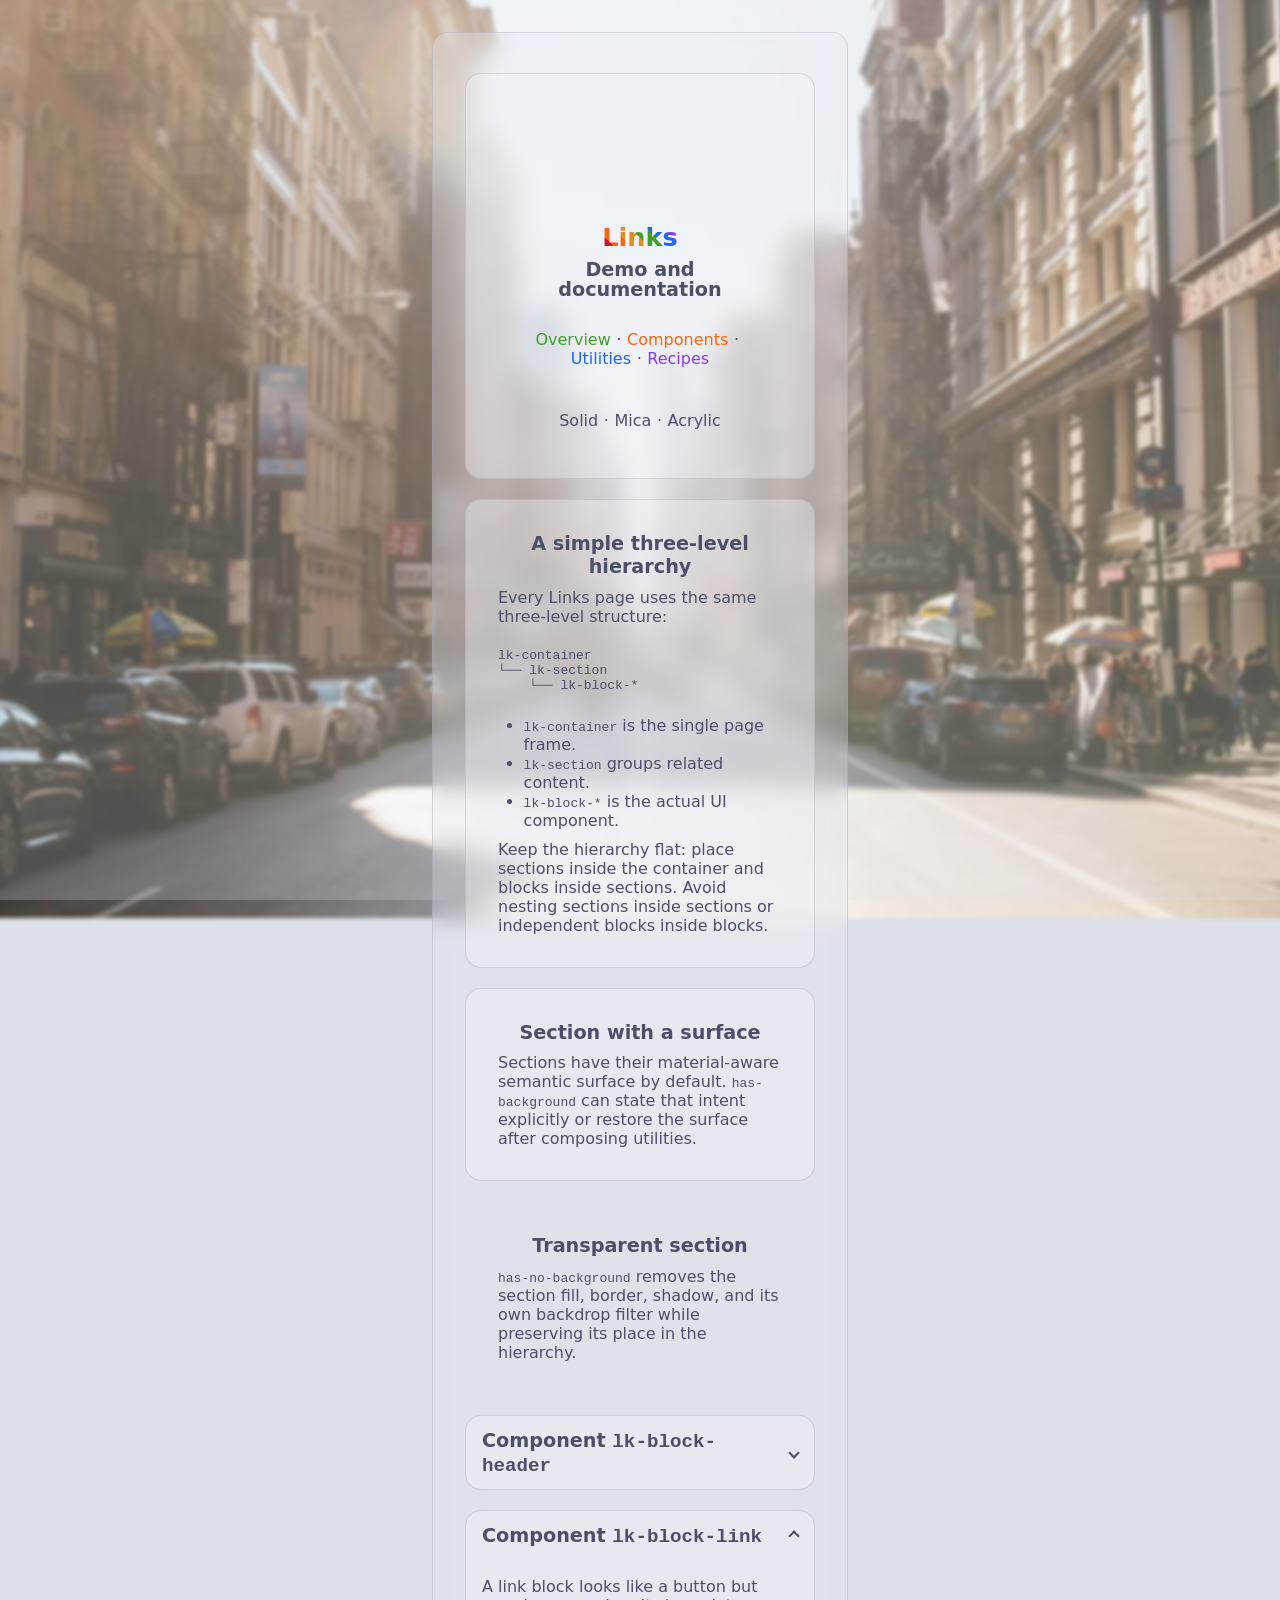
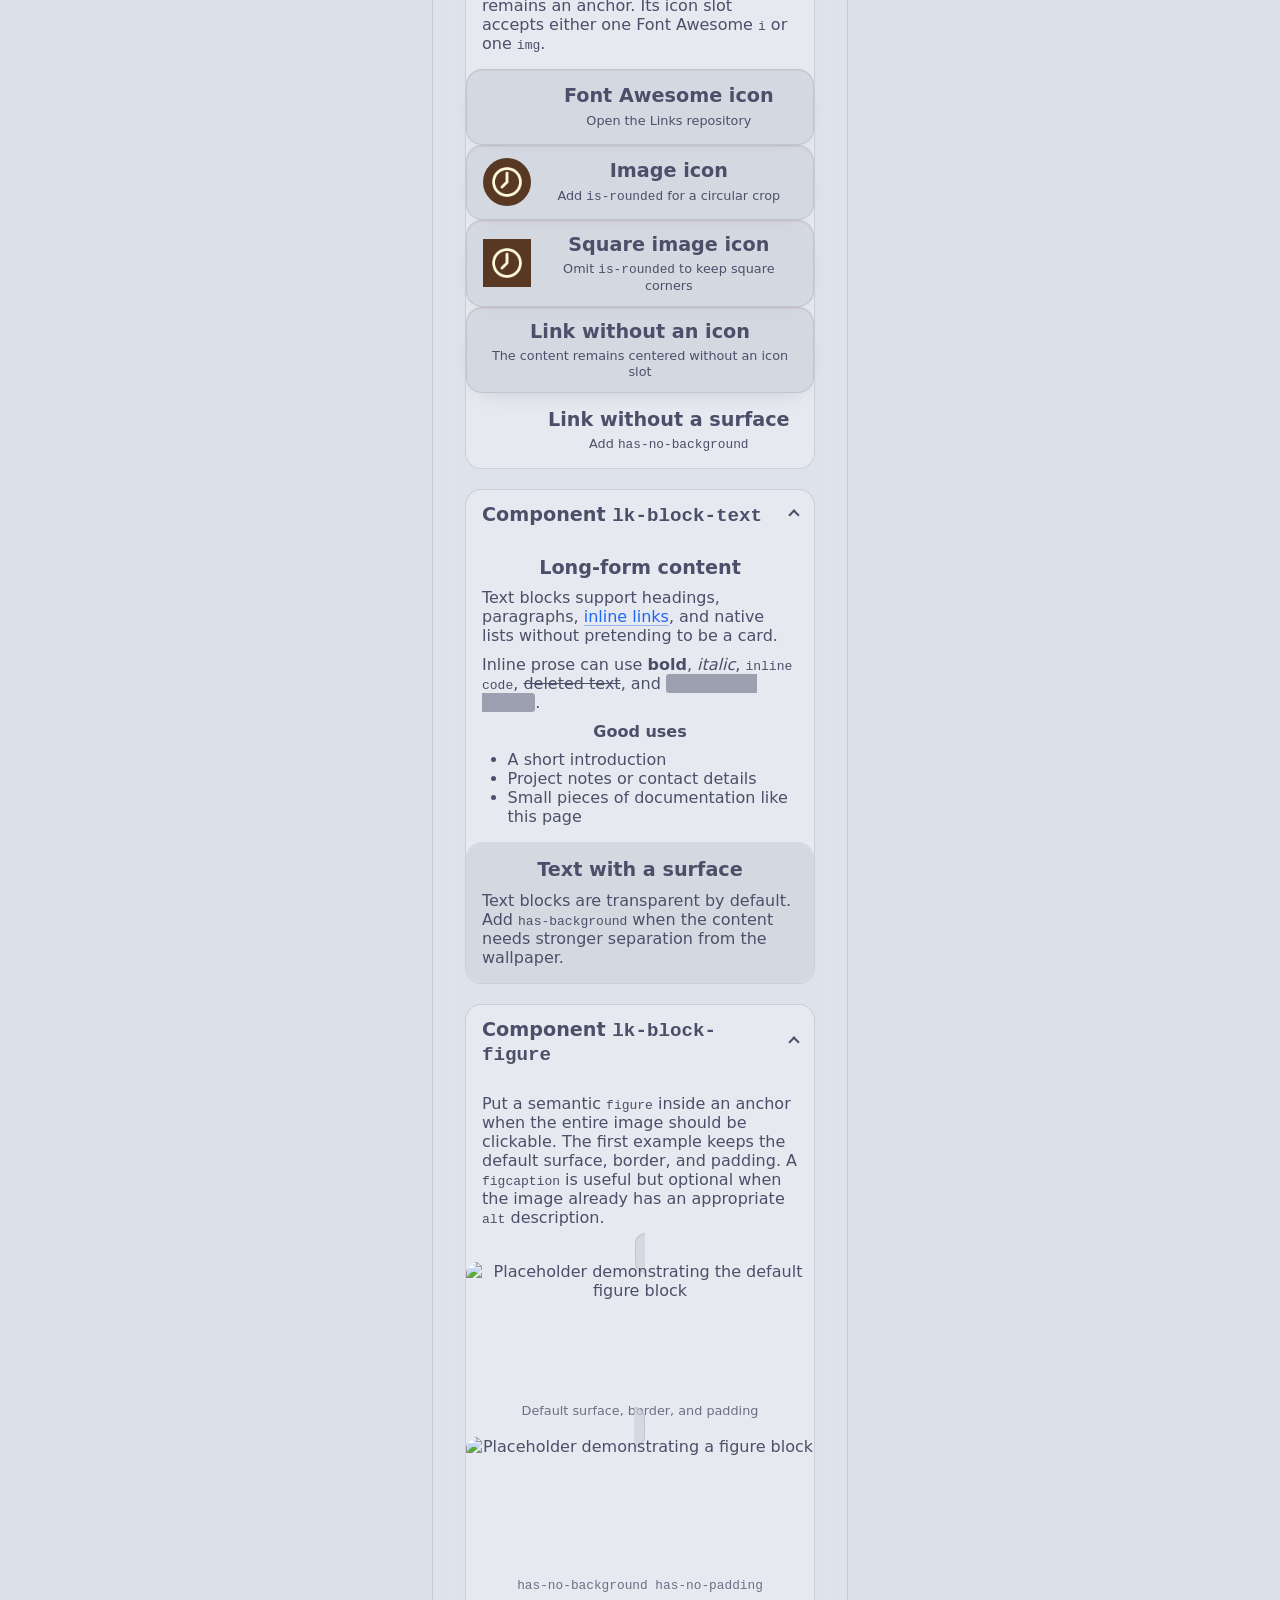
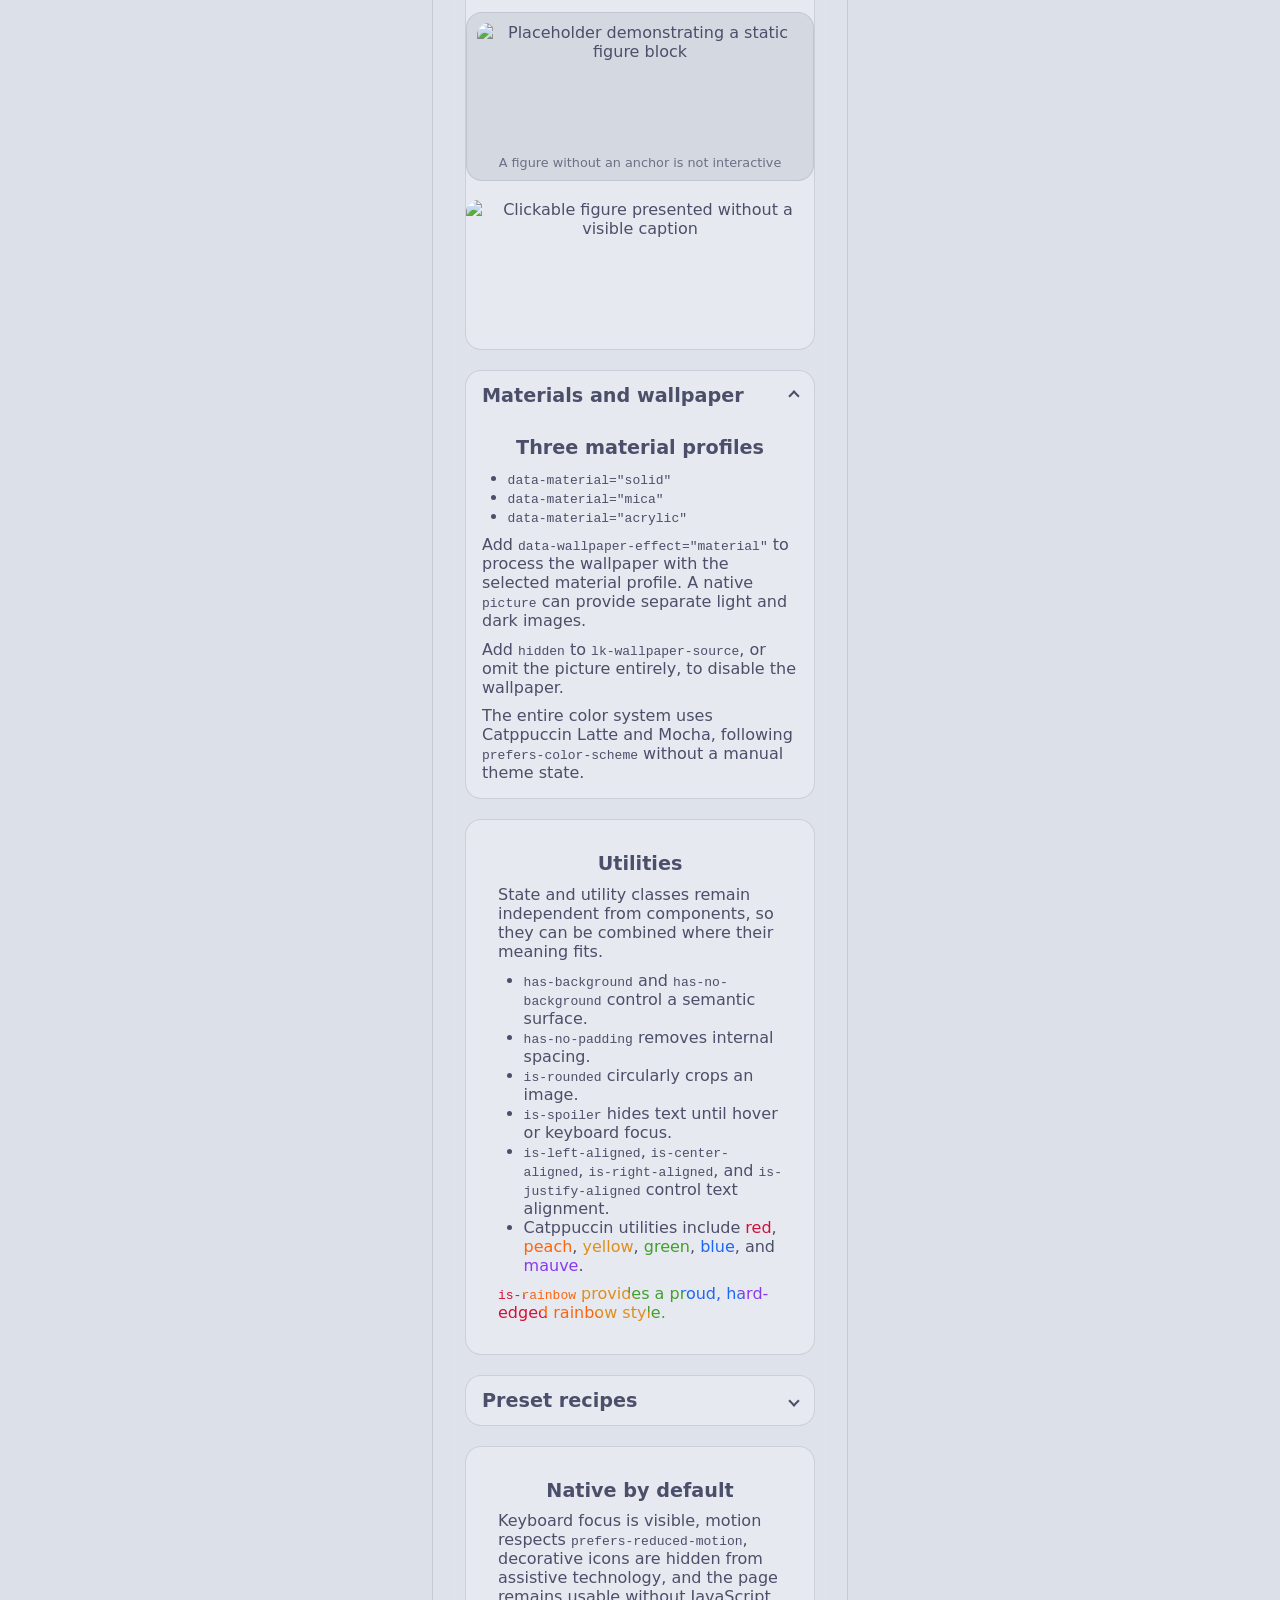
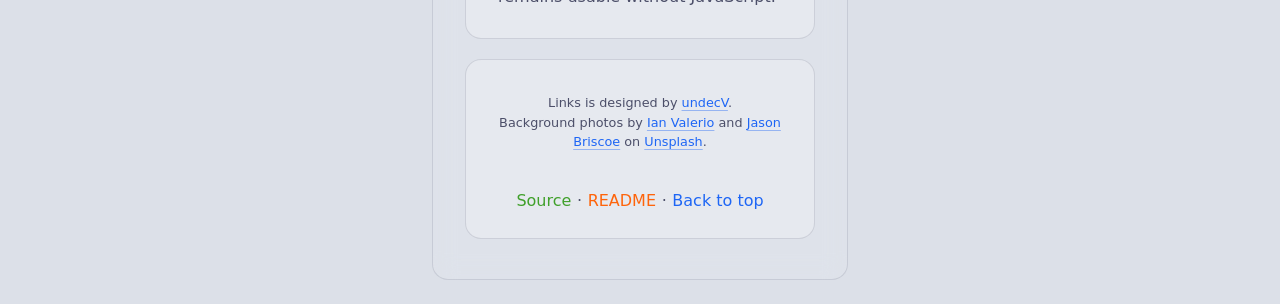
==== mica.html @ 52f44b9b "✨refactor(core)!: back to square one" ====
<!doctype html>
<html lang="en">
  <head>
    <meta charset="UTF-8" />
    <meta name="viewport" content="width=device-width, initial-scale=1.0" />

    <title>Links — Mica Demo and Documentation</title>
    <meta
      name="description"
      content="A live demo and concise guide for building a semantic, single-column links page."
    />

    <link
      rel="icon"
      href="data:image/svg+xml,<svg xmlns=%22http://www.w3.org/2000/svg%22 viewBox=%220 0 100 100%22><text y=%22.9em%22 font-size=%2290%22>%F0%9F%94%97</text></svg>"
    />

    <link
      rel="stylesheet"
      href="https://cdnjs.cloudflare.com/ajax/libs/font-awesome/7.3.1/css/all.min.css"
      integrity="sha512-QeR2VH+lsBE5LSAe1Q5EnTBbe7XTBubt8dG93Y7gidSgdMCr8nVqKcfKAMyN96SV8KDbZVTDXChatu5G2KQGzg=="
      crossorigin="anonymous"
      referrerpolicy="no-referrer"
    />
    <link rel="stylesheet" href="./assets/css/links.css" />
  </head>

  <body id="top" data-material="mica" data-wallpaper-effect="material">
    <picture class="lk-wallpaper-source">
      <source
        media="(prefers-color-scheme: dark) and (min-width: 2560px)"
        srcset="./assets/images/ian-valerio-CAFq0pv9HjY-unsplash.jpg"
      />
      <source
        media="(prefers-color-scheme: dark)"
        type="image/avif"
        srcset="
          ./assets/images/ian-valerio-CAFq0pv9HjY-unsplash.1280.avif 1280w,
          ./assets/images/ian-valerio-CAFq0pv9HjY-unsplash.1920.avif 1920w
        "
        sizes="100vw"
      />
      <source
        media="(prefers-color-scheme: dark)"
        srcset="./assets/images/ian-valerio-CAFq0pv9HjY-unsplash.1280.avif"
      />
      <source
        media="(min-width: 2560px)"
        srcset="./assets/images/jason-briscoe-pAqfQye5hlw-unsplash.jpg"
      />
      <source
        type="image/avif"
        srcset="
          ./assets/images/jason-briscoe-pAqfQye5hlw-unsplash.1280.avif 1280w,
          ./assets/images/jason-briscoe-pAqfQye5hlw-unsplash.1920.avif 1920w
        "
        sizes="100vw"
      />
      <img
        class="lk-wallpaper"
        src="./assets/images/jason-briscoe-pAqfQye5hlw-unsplash.1280.avif"
        width="1920"
        height="1280"
        alt=""
        aria-hidden="true"
        fetchpriority="high"
      />
    </picture>

    <main class="lk-container">
      <section class="lk-section" aria-labelledby="page-title">
        <header class="lk-block-header has-no-background">
          <div class="lk-block-icon" aria-hidden="true">
            <i class="fa-solid fa-link is-rainbow"></i>
          </div>
          <div class="lk-block-content">
            <h1 id="page-title" class="is-rainbow">Links</h1>
            <p>Demo and documentation</p>
          </div>
          <nav class="lk-block-meta" aria-label="Documentation">
            <ul>
              <li><a class="is-green" href="#overview">Overview</a></li>
              <li><a class="is-peach" href="#components">Components</a></li>
              <li><a class="is-blue" href="#utilities">Utilities</a></li>
              <li><a class="is-mauve" href="#recipes">Recipes</a></li>
            </ul>
          </nav>
          <nav class="lk-block-meta" aria-label="Material demos">
            <ul>
              <li><a href="./solid.html">Solid</a></li>
              <li><a href="./mica.html" aria-current="page">Mica</a></li>
              <li><a href="./index.html">Acrylic</a></li>
            </ul>
          </nav>
        </header>
      </section>

      <section class="lk-section" aria-labelledby="overview">
        <article class="lk-block-text">
          <h2 id="overview">A simple three-level hierarchy</h2>
          <p>
            Every Links page uses the same three-level structure:
          </p>
          <pre aria-label="Links class hierarchy"><code>lk-container
└── lk-section
    └── lk-block-*</code></pre>
          <ul>
            <li>
              <code>lk-container</code> is the single page frame.
            </li>
            <li>
              <code>lk-section</code> groups related content.
            </li>
            <li>
              <code>lk-block-*</code> is the actual UI component.
            </li>
          </ul>
          <p>
            Keep the hierarchy flat: place sections inside the container and
            blocks inside sections. Avoid nesting sections inside sections or
            independent blocks inside blocks.
          </p>
        </article>
      </section>

      <section class="lk-section has-background" aria-labelledby="surface-section">
        <article class="lk-block-text">
          <h2 id="surface-section">Section with a surface</h2>
          <p>
            Sections have their material-aware semantic surface by default.
            <code>has-background</code> can state that intent explicitly or
            restore the surface after composing utilities.
          </p>
        </article>
      </section>

      <section
        class="lk-section has-no-background"
        aria-labelledby="transparent-section"
      >
        <article class="lk-block-text">
          <h2 id="transparent-section">Transparent section</h2>
          <p>
            <code>has-no-background</code> removes the section fill, border,
            shadow, and its own backdrop filter while preserving its place in
            the hierarchy.
          </p>
        </article>
      </section>

      <details class="lk-section" id="components">
        <summary>Component <code>lk-block-header</code></summary>
        <article class="lk-block-text">
          <p>
            A header may use either an image or a Font Awesome icon. Keep only
            one child inside each <code>lk-block-icon</code> slot.
          </p>
        </article>

        <header class="lk-block-header has-no-background">
          <div class="lk-block-icon" aria-hidden="true">
            <i class="fa-solid fa-user-astronaut is-peach"></i>
          </div>
          <div class="lk-block-content">
            <h2>Icon header</h2>
            <p>Useful when no avatar is available</p>
          </div>
        </header>

        <header class="lk-block-header has-no-background">
          <div class="lk-block-icon">
            <img
              class="is-rounded"
              src="./assets/images/avatar.512.png"
              width="96"
              height="96"
              alt="Example avatar"
            />
          </div>
          <div class="lk-block-content">
            <h2>Image header</h2>
            <p>Use <code>is-rounded</code> for an avatar</p>
          </div>
        </header>
      </details>

      <details class="lk-section" open>
        <summary>Component <code>lk-block-link</code></summary>
        <article class="lk-block-text">
          <p>
            A link block looks like a button but remains an anchor. Its icon
            slot accepts either one Font Awesome <code>i</code> or one
            <code>img</code>.
          </p>
        </article>

        <a
          class="lk-block-link"
          href="https://github.com/undecv/Links"
          target="_blank"
          rel="noopener noreferrer"
        >
          <span class="lk-block-icon" aria-hidden="true">
            <i class="fa-brands fa-github"></i>
          </span>
          <div class="lk-block-content">
            <h2>Font Awesome icon</h2>
            <p>Open the Links repository</p>
          </div>
        </a>

        <a
          class="lk-block-link"
          href="https://github.com/undecv"
          target="_blank"
          rel="noopener noreferrer"
        >
          <span class="lk-block-icon">
            <img
              class="is-rounded"
              src="./assets/images/avatar.512.png"
              width="48"
              height="48"
              alt=""
            />
          </span>
          <div class="lk-block-content">
            <h2>Image icon</h2>
            <p>Add <code>is-rounded</code> for a circular crop</p>
          </div>
        </a>

        <a
          class="lk-block-link"
          href="https://github.com/undecv"
          target="_blank"
          rel="noopener noreferrer"
        >
          <span class="lk-block-icon">
            <img
              src="./assets/images/avatar.512.png"
              width="48"
              height="48"
              alt=""
            />
          </span>
          <div class="lk-block-content">
            <h2>Square image icon</h2>
            <p>Omit <code>is-rounded</code> to keep square corners</p>
          </div>
        </a>

        <a class="lk-block-link" href="#recipes">
          <div class="lk-block-content">
            <h2>Link without an icon</h2>
            <p>The content remains centered without an icon slot</p>
          </div>
        </a>

        <a class="lk-block-link has-no-background" href="#utilities">
          <span class="lk-block-icon" aria-hidden="true">
            <i class="fa-solid fa-border-none"></i>
          </span>
          <div class="lk-block-content">
            <h2>Link without a surface</h2>
            <p>Add <code>has-no-background</code></p>
          </div>
        </a>
      </details>

      <details class="lk-section" open>
        <summary>Component <code>lk-block-text</code></summary>
        <article class="lk-block-text">
          <h2>Long-form content</h2>
          <p>
            Text blocks support headings, paragraphs,
            <a href="https://github.com/undecv/Links">inline links</a>, and
            native lists without pretending to be a card.
          </p>
          <p>
            Inline prose can use <strong>bold</strong>, <em>italic</em>,
            <code>inline code</code>, <del>deleted text</del>, and
            <span class="is-spoiler" tabindex="0">a well-kept secret</span>.
          </p>
          <h3>Good uses</h3>
          <ul>
            <li>A short introduction</li>
            <li>Project notes or contact details</li>
            <li>Small pieces of documentation like this page</li>
          </ul>
        </article>
        <article class="lk-block-text has-background">
          <h2>Text with a surface</h2>
          <p>
            Text blocks are transparent by default. Add
            <code>has-background</code> when the content needs stronger
            separation from the wallpaper.
          </p>
        </article>
      </details>

      <details class="lk-section" open>
        <summary>Component <code>lk-block-figure</code></summary>
        <article class="lk-block-text">
          <p>
            Put a semantic <code>figure</code> inside an anchor when the entire
            image should be clickable. The first example keeps the default
            surface, border, and padding. A <code>figcaption</code> is useful
            but optional when the image already has an appropriate
            <code>alt</code> description.
          </p>
        </article>
        <a
          class="lk-block-figure"
          href="https://github.com/undecv/Links"
          target="_blank"
          rel="noopener noreferrer"
        >
          <figure>
            <img
              src="https://placehold.co/640x240/8839ef/eff1f5?text=Default+figure"
              width="640"
              height="240"
              alt="Placeholder demonstrating the default figure block"
            />
            <figcaption>Default surface, border, and padding</figcaption>
          </figure>
        </a>
        <a
          class="lk-block-figure has-no-background has-no-padding"
          href="https://github.com/undecv/Links"
          target="_blank"
          rel="noopener noreferrer"
        >
          <figure>
            <img
              src="https://placehold.co/640x240/8839ef/eff1f5?text=lk-block-figure"
              width="640"
              height="240"
              alt="Placeholder demonstrating a figure block"
            />
            <figcaption>
              <code>has-no-background has-no-padding</code>
            </figcaption>
          </figure>
        </a>

        <figure class="lk-block-figure">
          <img
            src="https://placehold.co/640x240/8839ef/eff1f5?text=Static+figure"
            width="640"
            height="240"
            alt="Placeholder demonstrating a static figure block"
          />
          <figcaption>A figure without an anchor is not interactive</figcaption>
        </figure>

        <a
          class="lk-block-figure has-no-background has-no-padding"
          href="https://github.com/undecv/Links"
          target="_blank"
          rel="noopener noreferrer"
        >
          <figure>
            <img
              src="https://placehold.co/640x240/8839ef/eff1f5?text=Image+without+caption"
              width="640"
              height="240"
              alt="Clickable figure presented without a visible caption"
            />
          </figure>
        </a>
      </details>

      <details class="lk-section" open>
        <summary>Materials and wallpaper</summary>
        <article class="lk-block-text">
          <h2>Three material profiles</h2>
          <ul>
            <li><code>data-material="solid"</code></li>
            <li><code>data-material="mica"</code></li>
            <li><code>data-material="acrylic"</code></li>
          </ul>
          <p>
            Add <code>data-wallpaper-effect="material"</code> to process the
            wallpaper with the selected material profile. A native
            <code>picture</code> can provide separate light and dark images.
          </p>
          <p>
            Add <code>hidden</code> to <code>lk-wallpaper-source</code>, or
            omit the picture entirely, to disable the wallpaper.
          </p>
          <p>
            The entire color system uses Catppuccin Latte and Mocha, following
            <code>prefers-color-scheme</code> without a manual theme state.
          </p>
        </article>
      </details>

      <section class="lk-section" aria-labelledby="utilities">
        <article class="lk-block-text">
          <h2 id="utilities">Utilities</h2>
          <p>
            State and utility classes remain independent from components, so
            they can be combined where their meaning fits.
          </p>
          <ul>
            <li>
              <code>has-background</code> and
              <code>has-no-background</code> control a semantic surface.
            </li>
            <li><code>has-no-padding</code> removes internal spacing.</li>
            <li><code>is-rounded</code> circularly crops an image.</li>
            <li>
              <code>is-spoiler</code> hides text until hover or keyboard focus.
            </li>
            <li>
              <code>is-left-aligned</code>, <code>is-center-aligned</code>,
              <code>is-right-aligned</code>, and
              <code>is-justify-aligned</code> control text alignment.
            </li>
            <li>
              Catppuccin utilities include
              <span class="is-red">red</span>,
              <span class="is-peach">peach</span>,
              <span class="is-yellow">yellow</span>,
              <span class="is-green">green</span>,
              <span class="is-blue">blue</span>, and
              <span class="is-mauve">mauve</span>.
            </li>
          </ul>
          <p class="is-rainbow">
            <code>is-rainbow</code> provides a proud, hard-edged rainbow style.
          </p>
        </article>
      </section>

      <details class="lk-section" id="recipes">
        <summary>Preset recipes</summary>
        <article class="lk-block-text">
          <h2>Copy, replace, and serve</h2>
          <p>
            These ready-made links preserve the larger example menu. Replace
            the placeholder URLs and labels with your own content, then remove
            any recipes you do not need.
          </p>
        </article>

        <a
          class="lk-block-link"
          href="https://t.me/"
          target="_blank"
          rel="noopener noreferrer"
        >
          <span class="lk-block-icon" aria-hidden="true">
            <i class="fa-brands fa-telegram"></i>
          </span>
          <div class="lk-block-content">
            <h2>Join my Telegram</h2>
            <p>Chat with me on Telegram</p>
          </div>
        </a>

        <a
          class="lk-block-link"
          href="https://linkedin.com/"
          target="_blank"
          rel="noopener noreferrer"
        >
          <span class="lk-block-icon" aria-hidden="true">
            <i class="fa-brands fa-linkedin"></i>
          </span>
          <div class="lk-block-content">
            <h2>Connect on LinkedIn</h2>
            <p>Expand your professional network</p>
          </div>
        </a>

        <a
          class="lk-block-link"
          href="https://line.me/"
          target="_blank"
          rel="noopener noreferrer"
        >
          <span class="lk-block-icon" aria-hidden="true">
            <i class="fa-brands fa-line"></i>
          </span>
          <div class="lk-block-content">
            <h2>Connect with me on LINE</h2>
            <p>Chat with me on LINE</p>
          </div>
        </a>

        <a
          class="lk-block-link"
          href="https://github.com/"
          target="_blank"
          rel="noopener noreferrer"
        >
          <span class="lk-block-icon" aria-hidden="true">
            <i class="fa-brands fa-github"></i>
          </span>
          <div class="lk-block-content">
            <h2>Check my GitHub</h2>
            <p>Explore my projects and contributions</p>
          </div>
        </a>

        <a
          class="lk-block-link"
          href="https://orcid.org/0000-0000-0000-0000"
          target="_blank"
          rel="noopener noreferrer"
        >
          <span class="lk-block-icon" aria-hidden="true">
            <i class="fa-brands fa-orcid"></i>
          </span>
          <div class="lk-block-content">
            <h2>View my ORCID profile</h2>
            <p>Discover my research contributions</p>
          </div>
        </a>

        <a
          class="lk-block-link"
          href="https://example.com/blog/"
          target="_blank"
          rel="noopener noreferrer"
        >
          <span class="lk-block-icon" aria-hidden="true">
            <i class="fa-solid fa-blog"></i>
          </span>
          <div class="lk-block-content">
            <h2>Visit my Blog</h2>
            <p>Read my latest articles and thoughts</p>
          </div>
        </a>

        <a
          class="lk-block-link"
          href="https://m.me/"
          target="_blank"
          rel="noopener noreferrer"
        >
          <span class="lk-block-icon" aria-hidden="true">
            <i class="fa-brands fa-facebook-messenger"></i>
          </span>
          <div class="lk-block-content">
            <h2>Connect on Messenger</h2>
            <p>Chat with me on Messenger</p>
          </div>
        </a>

        <a
          class="lk-block-link"
          href="https://www.facebook.com/"
          target="_blank"
          rel="noopener noreferrer"
        >
          <span class="lk-block-icon" aria-hidden="true">
            <i class="fa-brands fa-facebook"></i>
          </span>
          <div class="lk-block-content">
            <h2>Follow me on Facebook</h2>
            <p>Keep up with my latest updates</p>
          </div>
        </a>

        <a
          class="lk-block-link"
          href="https://www.instagram.com/"
          target="_blank"
          rel="noopener noreferrer"
        >
          <span class="lk-block-icon" aria-hidden="true">
            <i class="fa-brands fa-instagram"></i>
          </span>
          <div class="lk-block-content">
            <h2>Follow me on Instagram</h2>
            <p>Explore my latest photos and stories</p>
          </div>
        </a>

        <a class="lk-block-link" href="mailto:firstname@example.com">
          <span class="lk-block-icon" aria-hidden="true">
            <i class="fa-solid fa-envelope"></i>
          </span>
          <div class="lk-block-content">
            <h2>Email me</h2>
            <p>firstname@example.com</p>
          </div>
        </a>

        <a class="lk-block-link" href="tel:+886900000000">
          <span class="lk-block-icon" aria-hidden="true">
            <i class="fa-solid fa-phone"></i>
          </span>
          <div class="lk-block-content">
            <h2>Call me</h2>
            <p>+886-900-000-000</p>
          </div>
        </a>
      </details>

      <section class="lk-section" aria-labelledby="accessibility">
        <article class="lk-block-text">
          <h2 id="accessibility">Native by default</h2>
          <p>
            Keyboard focus is visible, motion respects
            <code>prefers-reduced-motion</code>, decorative icons are hidden
            from assistive technology, and the page remains usable without
            JavaScript.
          </p>
        </article>
      </section>

      <section class="lk-section">
        <footer class="lk-block-footer">
          <p>
            <small>
              Links is designed by
              <a href="https://github.com/undecv">undecV</a>.
            </small>
          </p>
          <p>
            <small>
              Background photos by
              <a href="https://unsplash.com/photos/CAFq0pv9HjY"
                >Ian Valerio</a
              >
              and
              <a href="https://unsplash.com/photos/pAqfQye5hlw"
                >Jason Briscoe</a
              >
              on <a href="https://unsplash.com/">Unsplash</a>.
            </small>
          </p>
        </footer>
        <nav class="lk-block-meta" aria-label="Project links">
          <ul>
            <li>
              <a class="is-green" href="https://github.com/undecv/Links"
                >Source</a
              >
            </li>
            <li>
              <a
                class="is-peach"
                href="https://github.com/undecv/Links/blob/main/readme.md"
                >README</a
              >
            </li>
            <li><a class="is-blue" href="#top">Back to top</a></li>
          </ul>
        </nav>
      </section>
    </main>
  </body>
</html>
---- assets/css/links.css ----
@charset "UTF-8";
/* Catppuccin Palette
 * (MIT License)
 */
@layer reset, theme, base, layout, components, utilities;
@layer reset {
  *,
  *::before,
  *::after {
    box-sizing: border-box;
  }
  html,
  body {
    min-block-size: 100%;
  }
  body,
  h1,
  h2,
  h3,
  p,
  figure,
  ul,
  ol {
    margin: 0;
  }
  img {
    max-inline-size: 100%;
  }
}
@layer theme {
  :root {
    color-scheme: light;
    --lk-rosewater: #dc8a78;
    --lk-flamingo: #dd7878;
    --lk-pink: #ea76cb;
    --lk-mauve: #8839ef;
    --lk-red: #d20f39;
    --lk-maroon: #e64553;
    --lk-peach: #fe640b;
    --lk-yellow: #df8e1d;
    --lk-green: #40a02b;
    --lk-teal: #179299;
    --lk-sky: #04a5e5;
    --lk-sapphire: #209fb5;
    --lk-blue: #1e66f5;
    --lk-lavender: #7287fd;
    --lk-text: #4c4f69;
    --lk-subtext1: #5c5f77;
    --lk-subtext0: #6c6f85;
    --lk-overlay2: #7c7f93;
    --lk-overlay1: #8c8fa1;
    --lk-overlay0: #9ca0b0;
    --lk-surface2: #acb0be;
    --lk-surface1: #bcc0cc;
    --lk-surface0: #ccd0da;
    --lk-base: #eff1f5;
    --lk-mantle: #e6e9ef;
    --lk-crust: #dce0e8;
    --lk-radius: 1rem;
    --lk-font-sans: system-ui, sans-serif;
    --lk-container-opacity: 100%;
    --lk-section-opacity: 100%;
    --lk-block-opacity: 100%;
    --lk-block-hover-opacity: 100%;
    --lk-block-active-opacity: 100%;
    --lk-border-opacity: 45%;
    --lk-material-backdrop: none;
    --lk-material-wallpaper-tint: 35%;
    --lk-material-wallpaper-blur: 0px;
    --lk-material-wallpaper-saturation: 100%;
    --lk-shadow-color: var(--lk-text);
    --lk-rainbow-gradient: linear-gradient(
      45deg,
      var(--lk-red) 0% 16.666%,
      var(--lk-peach) 16.666% 33.333%,
      var(--lk-yellow) 33.333% 50%,
      var(--lk-green) 50% 66.666%,
      var(--lk-blue) 66.666% 83.333%,
      var(--lk-mauve) 83.333% 100%
    );
    --lk-wallpaper-tint: 0%;
    --lk-wallpaper-blur: 0px;
    --lk-wallpaper-saturation: 100%;
  }
  @media (prefers-color-scheme: dark) {
    :root {
      color-scheme: dark;
      --lk-rosewater: #f5e0dc;
      --lk-flamingo: #f2cdcd;
      --lk-pink: #f5c2e7;
      --lk-mauve: #cba6f7;
      --lk-red: #f38ba8;
      --lk-maroon: #eba0ac;
      --lk-peach: #fab387;
      --lk-yellow: #f9e2af;
      --lk-green: #a6e3a1;
      --lk-teal: #94e2d5;
      --lk-sky: #89dceb;
      --lk-sapphire: #74c7ec;
      --lk-blue: #89b4fa;
      --lk-lavender: #b4befe;
      --lk-text: #cdd6f4;
      --lk-subtext1: #bac2de;
      --lk-subtext0: #a6adc8;
      --lk-overlay2: #9399b2;
      --lk-overlay1: #7f849c;
      --lk-overlay0: #6c7086;
      --lk-surface2: #585b70;
      --lk-surface1: #45475a;
      --lk-surface0: #313244;
      --lk-base: #1e1e2e;
      --lk-mantle: #181825;
      --lk-crust: #11111b;
      --lk-shadow-color: var(--lk-crust);
    }
  }
  body[data-material=solid] {
    --lk-container-opacity: 100%;
    --lk-section-opacity: 100%;
    --lk-block-opacity: 100%;
    --lk-block-hover-opacity: 100%;
    --lk-block-active-opacity: 100%;
    --lk-border-opacity: 45%;
    --lk-material-backdrop: none;
    --lk-material-wallpaper-tint: 35%;
    --lk-material-wallpaper-blur: 0px;
    --lk-material-wallpaper-saturation: 100%;
  }
  body[data-material=mica] {
    --lk-container-opacity: 28%;
    --lk-section-opacity: 40%;
    --lk-block-opacity: 68%;
    --lk-block-hover-opacity: 82%;
    --lk-block-active-opacity: 90%;
    --lk-border-opacity: 35%;
    --lk-material-backdrop: blur(12px);
    --lk-material-wallpaper-tint: 24%;
    --lk-material-wallpaper-blur: 2px;
    --lk-material-wallpaper-saturation: 90%;
  }
  body[data-material=acrylic] {
    --lk-container-opacity: 12%;
    --lk-section-opacity: 26%;
    --lk-block-opacity: 50%;
    --lk-block-hover-opacity: 70%;
    --lk-block-active-opacity: 80%;
    --lk-border-opacity: 30%;
    --lk-material-backdrop: blur(24px);
    --lk-material-wallpaper-tint: 24%;
    --lk-material-wallpaper-blur: 8px;
    --lk-material-wallpaper-saturation: 115%;
  }
  body[data-wallpaper-effect=material] {
    --lk-wallpaper-tint: var(--lk-material-wallpaper-tint);
    --lk-wallpaper-blur: var(--lk-material-wallpaper-blur);
    --lk-wallpaper-saturation: var(--lk-material-wallpaper-saturation);
  }
}
@layer base {
  html {
    background-color: var(--lk-crust);
  }
  body {
    position: relative;
    isolation: isolate;
    overflow-x: clip;
    display: grid;
    justify-items: center;
    min-block-size: 100dvb;
    padding-block: 2rem;
    padding-inline: 1rem;
    color: var(--lk-text);
    background-color: var(--lk-crust);
    font-family: var(--lk-font-sans);
  }
  .lk-wallpaper-source {
    display: contents;
  }
  .lk-wallpaper-source[hidden] {
    display: none;
  }
  .lk-wallpaper {
    position: fixed;
    z-index: -2;
    inset-block-start: calc(-1rem - var(--lk-wallpaper-blur));
    inset-inline-start: calc(-1rem - var(--lk-wallpaper-blur));
    inline-size: calc(100% + 2rem + var(--lk-wallpaper-blur) + var(--lk-wallpaper-blur));
    max-inline-size: none;
    block-size: calc(100% + 2rem + var(--lk-wallpaper-blur) + var(--lk-wallpaper-blur));
    pointer-events: none;
    -webkit-user-select: none;
       -moz-user-select: none;
            user-select: none;
    -o-object-fit: cover;
       object-fit: cover;
    filter: blur(var(--lk-wallpaper-blur)) saturate(var(--lk-wallpaper-saturation));
  }
  body::before {
    position: fixed;
    z-index: -1;
    inset: 0;
    content: "";
    pointer-events: none;
    background-color: color-mix(in srgb, var(--lk-crust) var(--lk-wallpaper-tint), transparent);
  }
  a {
    color: inherit;
    text-decoration: none;
  }
  address {
    font-style: normal;
  }
  small {
    font-size: 0.8em;
  }
}
@layer layout {
  .lk-container {
    --lk-surface-color: var(--lk-mantle);
    --lk-surface-opacity: var(--lk-container-opacity);
    background-color: var(--lk-mantle);
    background-color: color-mix(in srgb, var(--lk-surface-color) var(--lk-surface-opacity), transparent);
    border: 1px solid color-mix(in srgb, var(--lk-overlay0) var(--lk-border-opacity), transparent);
    --lk-background-opacity: var(--lk-container-opacity);
    display: flex;
    flex-direction: column;
    align-items: center;
    inline-size: min(26rem, 100%);
    padding-block: 2.5rem;
    padding-inline: clamp(1rem, 6vw, 2rem);
    gap: 1.25rem;
    text-align: center;
    border-radius: var(--lk-radius);
    backdrop-filter: var(--lk-material-backdrop);
  }
  .lk-section {
    --lk-surface-color: var(--lk-base);
    --lk-surface-opacity: var(--lk-section-opacity);
    background-color: var(--lk-base);
    background-color: color-mix(in srgb, var(--lk-surface-color) var(--lk-surface-opacity), transparent);
    border: 1px solid color-mix(in srgb, var(--lk-overlay0) var(--lk-border-opacity), transparent);
    --lk-background-opacity: var(--lk-section-opacity);
    display: flex;
    flex-direction: column;
    align-items: center;
    justify-content: center;
    inline-size: 100%;
    padding: 1rem;
    gap: 0.8rem;
    text-align: center;
    border-radius: var(--lk-radius);
  }
}
@layer components {
  :where(.lk-block-header,
  .lk-block-link,
  .lk-block-text,
  .lk-block-figure,
  .lk-block-footer,
  .lk-block-meta) {
    --lk-surface-color: var(--lk-surface0);
    --lk-surface-opacity: var(--lk-block-opacity);
    --lk-background-opacity: var(--lk-block-opacity);
    border-radius: var(--lk-radius);
  }
  .lk-block-icon {
    display: grid;
    flex: 0 0 auto;
    place-items: center;
    text-align: center;
    inline-size: var(--lk-icon-size);
    aspect-ratio: 1;
  }
  .lk-block-icon > img {
    display: block;
    inline-size: 100%;
    block-size: 100%;
    aspect-ratio: 1;
    -o-object-fit: cover;
       object-fit: cover;
  }
  .lk-block-icon > i {
    --fa-display: block;
    --fa-width: auto;
    display: block;
    font-size: min(var(--lk-icon-glyph-size), var(--lk-icon-size) * 0.85);
    line-height: 1;
    text-align: center;
  }
  .lk-block-icon > i::before {
    display: block;
    line-height: 1;
  }
  .lk-block-header {
    --lk-icon-size: 6rem;
    --lk-icon-glyph-size: 6rem;
    display: flex;
    flex-direction: column;
    align-items: center;
    inline-size: 100%;
    padding: 1.25rem;
    gap: 1.2rem;
  }
  .lk-block-header .lk-block-content {
    display: flex;
    flex-direction: column;
    align-items: center;
    gap: 0.6rem;
  }
  .lk-block-header h1 {
    font-size: 1.6rem;
    font-weight: 800;
    line-height: 1;
  }
  .lk-block-header p {
    font-size: 1.2rem;
    font-weight: 600;
    line-height: 1;
  }
  .lk-block-link {
    --lk-surface-color: var(--lk-surface0);
    --lk-surface-opacity: var(--lk-block-opacity);
    background-color: var(--lk-surface0);
    background-color: color-mix(in srgb, var(--lk-surface-color) var(--lk-surface-opacity), transparent);
    border: 1px solid color-mix(in srgb, var(--lk-overlay0) var(--lk-border-opacity), transparent);
    transition: background-color 150ms ease, border-color 150ms ease, box-shadow 180ms ease, transform 180ms ease;
    box-shadow: inset 0 1px 0 color-mix(in srgb, var(--lk-rosewater) 16%, transparent), 0 8px 24px -16px color-mix(in srgb, var(--lk-shadow-color) 40%, transparent);
  }
  .lk-block-link:hover, .lk-block-link:focus-visible {
    --lk-surface-color: color-mix(
      in srgb,
      var(--lk-surface0) 65%,
      var(--lk-surface1)
    );
    --lk-surface-opacity: var(--lk-block-hover-opacity);
    border-color: color-mix(in srgb, var(--lk-overlay1) 65%, transparent);
    box-shadow: inset 0 1px 0 color-mix(in srgb, var(--lk-rosewater) 28%, transparent), 0 12px 32px -14px color-mix(in srgb, var(--lk-shadow-color) 55%, transparent);
    transform: translateY(-2px);
  }
  .lk-block-link:active {
    --lk-surface-color: color-mix(
      in srgb,
      var(--lk-surface0) 65%,
      var(--lk-surface2)
    );
    --lk-surface-opacity: var(--lk-block-active-opacity);
    border-color: color-mix(in srgb, var(--lk-overlay2) 80%, transparent);
    box-shadow: inset 0 0 0 0.08rem color-mix(in srgb, var(--lk-overlay2) 30%, transparent);
    transform: translateY(0);
  }
  .lk-block-link:focus-visible {
    outline: 2px solid var(--lk-mauve);
    outline-offset: 3px;
  }
  .lk-block-link {
    --lk-icon-size: 3rem;
    --lk-icon-glyph-size: 1.6rem;
    display: flex;
    align-items: center;
    inline-size: 100%;
    max-inline-size: 100%;
    padding-block: 0.8rem;
    padding-inline: 1rem;
    gap: 0.6rem;
  }
  .lk-block-link .lk-block-content {
    display: flex;
    flex: 1;
    flex-direction: column;
    align-items: center;
    min-inline-size: 0;
    gap: 0.4rem;
  }
  .lk-block-link h2 {
    font-size: 1.2rem;
    font-weight: 600;
    line-height: 1.1;
  }
  .lk-block-link p {
    font-size: 0.8rem;
    line-height: 1.2;
  }
  .lk-block-text a {
    color: var(--lk-blue);
    text-decoration: underline;
    text-decoration-color: color-mix(in srgb, currentColor 40%, transparent);
    text-underline-offset: 0.2em;
    transition: text-decoration-color 150ms ease;
  }
  .lk-block-text a:visited {
    color: var(--lk-mauve);
  }
  .lk-block-text a:hover {
    text-decoration-color: currentColor;
  }
  .lk-block-text a:focus-visible {
    border-radius: 0.15em;
    outline: 2px solid currentColor;
    outline-offset: 3px;
    text-decoration-color: currentColor;
  }
  .lk-block-text a:active {
    text-decoration-thickness: 2px;
  }
  .lk-block-text {
    display: flex;
    flex-direction: column;
    justify-content: center;
    inline-size: 100%;
    padding: 1rem;
    gap: 0.6rem;
    text-align: start;
  }
  .lk-block-text h2 {
    font-size: 1.2rem;
    font-weight: 600;
    text-align: center;
  }
  .lk-block-text h3 {
    font-size: 1rem;
    font-weight: 600;
    text-align: center;
  }
  .lk-block-text ul,
  .lk-block-text ol {
    padding-inline-start: 1.6rem;
    text-align: start;
  }
  .lk-block-figure {
    --lk-surface-color: var(--lk-surface0);
    --lk-surface-opacity: var(--lk-block-opacity);
    background-color: var(--lk-surface0);
    background-color: color-mix(in srgb, var(--lk-surface-color) var(--lk-surface-opacity), transparent);
    border: 1px solid color-mix(in srgb, var(--lk-overlay0) var(--lk-border-opacity), transparent);
    inline-size: 100%;
    padding: 0.6rem;
  }
  .lk-block-figure:is(a) {
    transition: background-color 150ms ease, border-color 150ms ease, box-shadow 180ms ease, transform 180ms ease;
    box-shadow: inset 0 1px 0 color-mix(in srgb, var(--lk-rosewater) 16%, transparent), 0 8px 24px -16px color-mix(in srgb, var(--lk-shadow-color) 40%, transparent);
  }
  .lk-block-figure:is(a):hover, .lk-block-figure:is(a):focus-visible {
    --lk-surface-color: color-mix(
      in srgb,
      var(--lk-surface0) 65%,
      var(--lk-surface1)
    );
    --lk-surface-opacity: var(--lk-block-hover-opacity);
    border-color: color-mix(in srgb, var(--lk-overlay1) 65%, transparent);
    box-shadow: inset 0 1px 0 color-mix(in srgb, var(--lk-rosewater) 28%, transparent), 0 12px 32px -14px color-mix(in srgb, var(--lk-shadow-color) 55%, transparent);
    transform: translateY(-2px);
  }
  .lk-block-figure:is(a):active {
    --lk-surface-color: color-mix(
      in srgb,
      var(--lk-surface0) 65%,
      var(--lk-surface2)
    );
    --lk-surface-opacity: var(--lk-block-active-opacity);
    border-color: color-mix(in srgb, var(--lk-overlay2) 80%, transparent);
    box-shadow: inset 0 0 0 0.08rem color-mix(in srgb, var(--lk-overlay2) 30%, transparent);
    transform: translateY(0);
  }
  .lk-block-figure:is(a):focus-visible {
    outline: 2px solid var(--lk-mauve);
    outline-offset: 3px;
  }
  .lk-block-figure > figure {
    margin: 0;
  }
  .lk-block-figure img {
    display: block;
    inline-size: 100%;
    block-size: auto;
    border-radius: calc(var(--lk-radius) - 0.25rem);
    -o-object-fit: cover;
       object-fit: cover;
  }
  .lk-block-figure figcaption {
    margin-block-start: 0.6rem;
    color: var(--lk-subtext0);
    font-size: 0.8rem;
    line-height: 1.2;
  }
  .lk-block-footer a {
    color: var(--lk-blue);
    text-decoration: underline;
    text-decoration-color: color-mix(in srgb, currentColor 40%, transparent);
    text-underline-offset: 0.2em;
    transition: text-decoration-color 150ms ease;
  }
  .lk-block-footer a:visited {
    color: var(--lk-mauve);
  }
  .lk-block-footer a:hover {
    text-decoration-color: currentColor;
  }
  .lk-block-footer a:focus-visible {
    border-radius: 0.15em;
    outline: 2px solid currentColor;
    outline-offset: 3px;
    text-decoration-color: currentColor;
  }
  .lk-block-footer a:active {
    text-decoration-thickness: 2px;
  }
  .lk-block-footer {
    inline-size: 100%;
    padding: 1rem;
  }
  .lk-block-footer p {
    line-height: 1.2;
  }
  .lk-block-meta {
    inline-size: 100%;
    padding: 0.75rem;
  }
  .lk-block-meta ul {
    display: flex;
    flex-wrap: wrap;
    align-items: baseline;
    justify-content: center;
    list-style: none;
    padding: 0;
  }
  .lk-block-meta li {
    display: inline-flex;
    align-items: baseline;
  }
  .lk-block-meta li:not(:last-child)::after {
    margin-inline: 0.35em;
    content: "·";
    color: inherit;
    pointer-events: none;
    -webkit-user-select: none;
       -moz-user-select: none;
            user-select: none;
  }
  .lk-block-meta a {
    color: inherit;
    text-decoration-line: underline;
    text-decoration-color: transparent;
    text-decoration-thickness: 0.08em;
    text-underline-offset: 0.2em;
    transition: text-decoration-color 150ms ease;
  }
  .lk-block-meta a:hover {
    text-decoration-color: currentColor;
  }
  .lk-block-meta a:focus-visible {
    border-radius: 0.15em;
    outline: 2px solid currentColor;
    outline-offset: 3px;
    text-decoration-color: currentColor;
  }
  .lk-block-meta a:active {
    text-decoration-thickness: 0.12em;
  }
  details.lk-section {
    display: block;
    padding: 0;
  }
  details.lk-section > summary {
    position: relative;
    display: block;
    padding-block: 0.8rem;
    padding-inline: 1rem 2.5rem;
    color: var(--lk-text);
    font-size: 1.2rem;
    font-weight: 600;
    text-align: start;
    list-style: none;
    cursor: pointer;
    -webkit-user-select: none;
       -moz-user-select: none;
            user-select: none;
  }
  details.lk-section > summary::after {
    position: absolute;
    inset-block-start: 50%;
    inset-inline-end: 1rem;
    inline-size: 0.5rem;
    block-size: 0.5rem;
    border-inline-end: 2px solid currentColor;
    border-block-end: 2px solid currentColor;
    content: "";
    transform: translateY(-50%) rotate(45deg);
    transition: transform 200ms ease;
  }
  details.lk-section > summary:focus-visible {
    outline: 2px solid var(--lk-mauve);
    outline-offset: 3px;
  }
  details.lk-section[open] > summary::after {
    transform: translateY(-50%) rotate(225deg);
  }
  details.lk-section::details-content {
    display: flex;
    flex-direction: column;
    align-items: center;
    padding-inline: 1rem;
    gap: 0.6rem;
  }
  details.lk-section[open]::details-content {
    padding-block-end: 1rem;
  }
}
@layer utilities {
  .is-rainbow {
    color: var(--lk-mauve);
  }
  @supports ((-webkit-background-clip: text) or (background-clip: text)) {
    .is-rainbow {
      color: transparent;
      background-image: var(--lk-rainbow-gradient);
      -webkit-background-clip: text;
              background-clip: text;
    }
  }
  .is-rainbow::-moz-selection, .is-rainbow *::-moz-selection {
    color: var(--lk-base);
    background-color: var(--lk-text);
  }
  .is-rainbow::selection,
  .is-rainbow *::selection {
    color: var(--lk-base);
    background-color: var(--lk-text);
  }
  .is-spoiler {
    padding-inline: 0.25em;
    border-radius: 0.2em;
    color: transparent;
    background-color: var(--lk-overlay0);
    cursor: pointer;
    -webkit-user-select: none;
       -moz-user-select: none;
            user-select: none;
    transition: color 150ms ease, background-color 150ms ease;
  }
  .is-spoiler:is(:hover, :focus) {
    color: var(--lk-text);
    background-color: var(--lk-surface2);
    -webkit-user-select: text;
       -moz-user-select: text;
            user-select: text;
  }
  .is-spoiler:focus-visible {
    outline: 2px solid var(--lk-mauve);
    outline-offset: 2px;
  }
  .has-background {
    --lk-surface-opacity: var(--lk-background-opacity, 100%);
    background-color: var(--lk-surface-color);
    background-color: color-mix(in srgb, var(--lk-surface-color) var(--lk-surface-opacity), transparent);
    border-color: color-mix(in srgb, var(--lk-overlay0) var(--lk-border-opacity), transparent);
  }
  .is-rosewater {
    color: var(--lk-rosewater);
  }
  .is-bg-rosewater {
    background-color: var(--lk-rosewater);
  }
  .is-flamingo {
    color: var(--lk-flamingo);
  }
  .is-bg-flamingo {
    background-color: var(--lk-flamingo);
  }
  .is-pink {
    color: var(--lk-pink);
  }
  .is-bg-pink {
    background-color: var(--lk-pink);
  }
  .is-mauve {
    color: var(--lk-mauve);
  }
  .is-bg-mauve {
    background-color: var(--lk-mauve);
  }
  .is-red {
    color: var(--lk-red);
  }
  .is-bg-red {
    background-color: var(--lk-red);
  }
  .is-maroon {
    color: var(--lk-maroon);
  }
  .is-bg-maroon {
    background-color: var(--lk-maroon);
  }
  .is-peach {
    color: var(--lk-peach);
  }
  .is-bg-peach {
    background-color: var(--lk-peach);
  }
  .is-yellow {
    color: var(--lk-yellow);
  }
  .is-bg-yellow {
    background-color: var(--lk-yellow);
  }
  .is-green {
    color: var(--lk-green);
  }
  .is-bg-green {
    background-color: var(--lk-green);
  }
  .is-teal {
    color: var(--lk-teal);
  }
  .is-bg-teal {
    background-color: var(--lk-teal);
  }
  .is-sky {
    color: var(--lk-sky);
  }
  .is-bg-sky {
    background-color: var(--lk-sky);
  }
  .is-sapphire {
    color: var(--lk-sapphire);
  }
  .is-bg-sapphire {
    background-color: var(--lk-sapphire);
  }
  .is-blue {
    color: var(--lk-blue);
  }
  .is-bg-blue {
    background-color: var(--lk-blue);
  }
  .is-lavender {
    color: var(--lk-lavender);
  }
  .is-bg-lavender {
    background-color: var(--lk-lavender);
  }
  .is-text {
    color: var(--lk-text);
  }
  .is-bg-text {
    background-color: var(--lk-text);
  }
  .is-subtext1 {
    color: var(--lk-subtext1);
  }
  .is-bg-subtext1 {
    background-color: var(--lk-subtext1);
  }
  .is-subtext0 {
    color: var(--lk-subtext0);
  }
  .is-bg-subtext0 {
    background-color: var(--lk-subtext0);
  }
  .is-overlay2 {
    color: var(--lk-overlay2);
  }
  .is-bg-overlay2 {
    background-color: var(--lk-overlay2);
  }
  .is-overlay1 {
    color: var(--lk-overlay1);
  }
  .is-bg-overlay1 {
    background-color: var(--lk-overlay1);
  }
  .is-overlay0 {
    color: var(--lk-overlay0);
  }
  .is-bg-overlay0 {
    background-color: var(--lk-overlay0);
  }
  .is-surface2 {
    color: var(--lk-surface2);
  }
  .is-bg-surface2 {
    background-color: var(--lk-surface2);
  }
  .is-surface1 {
    color: var(--lk-surface1);
  }
  .is-bg-surface1 {
    background-color: var(--lk-surface1);
  }
  .is-surface0 {
    color: var(--lk-surface0);
  }
  .is-bg-surface0 {
    background-color: var(--lk-surface0);
  }
  .is-base {
    color: var(--lk-base);
  }
  .is-bg-base {
    background-color: var(--lk-base);
  }
  .is-mantle {
    color: var(--lk-mantle);
  }
  .is-bg-mantle {
    background-color: var(--lk-mantle);
  }
  .is-crust {
    color: var(--lk-crust);
  }
  .is-bg-crust {
    background-color: var(--lk-crust);
  }
  .is-rounded {
    border-radius: 50%;
  }
  .is-left-aligned {
    text-align: left;
  }
  .is-center-aligned {
    text-align: center;
  }
  .is-right-aligned {
    text-align: right;
  }
  .is-justify-aligned {
    text-align: justify;
  }
  .has-no-background {
    background: transparent;
    border-color: transparent;
    box-shadow: none;
    backdrop-filter: none;
  }
  .has-no-padding {
    padding: 0;
  }
  @media (forced-colors: active) {
    .is-rainbow {
      color: CanvasText;
      background-image: none;
    }
    .is-spoiler {
      color: Canvas;
      background-color: CanvasText;
    }
    .is-spoiler:is(:hover, :focus) {
      color: CanvasText;
      background-color: Canvas;
    }
  }
  @media (prefers-reduced-motion: reduce) {
    *,
    *::before,
    *::after {
      scroll-behavior: auto;
      transition-duration: 0s;
      animation-duration: 0s;
      animation-iteration-count: 1;
    }
  }
}/*# sourceMappingURL=links.css.map */
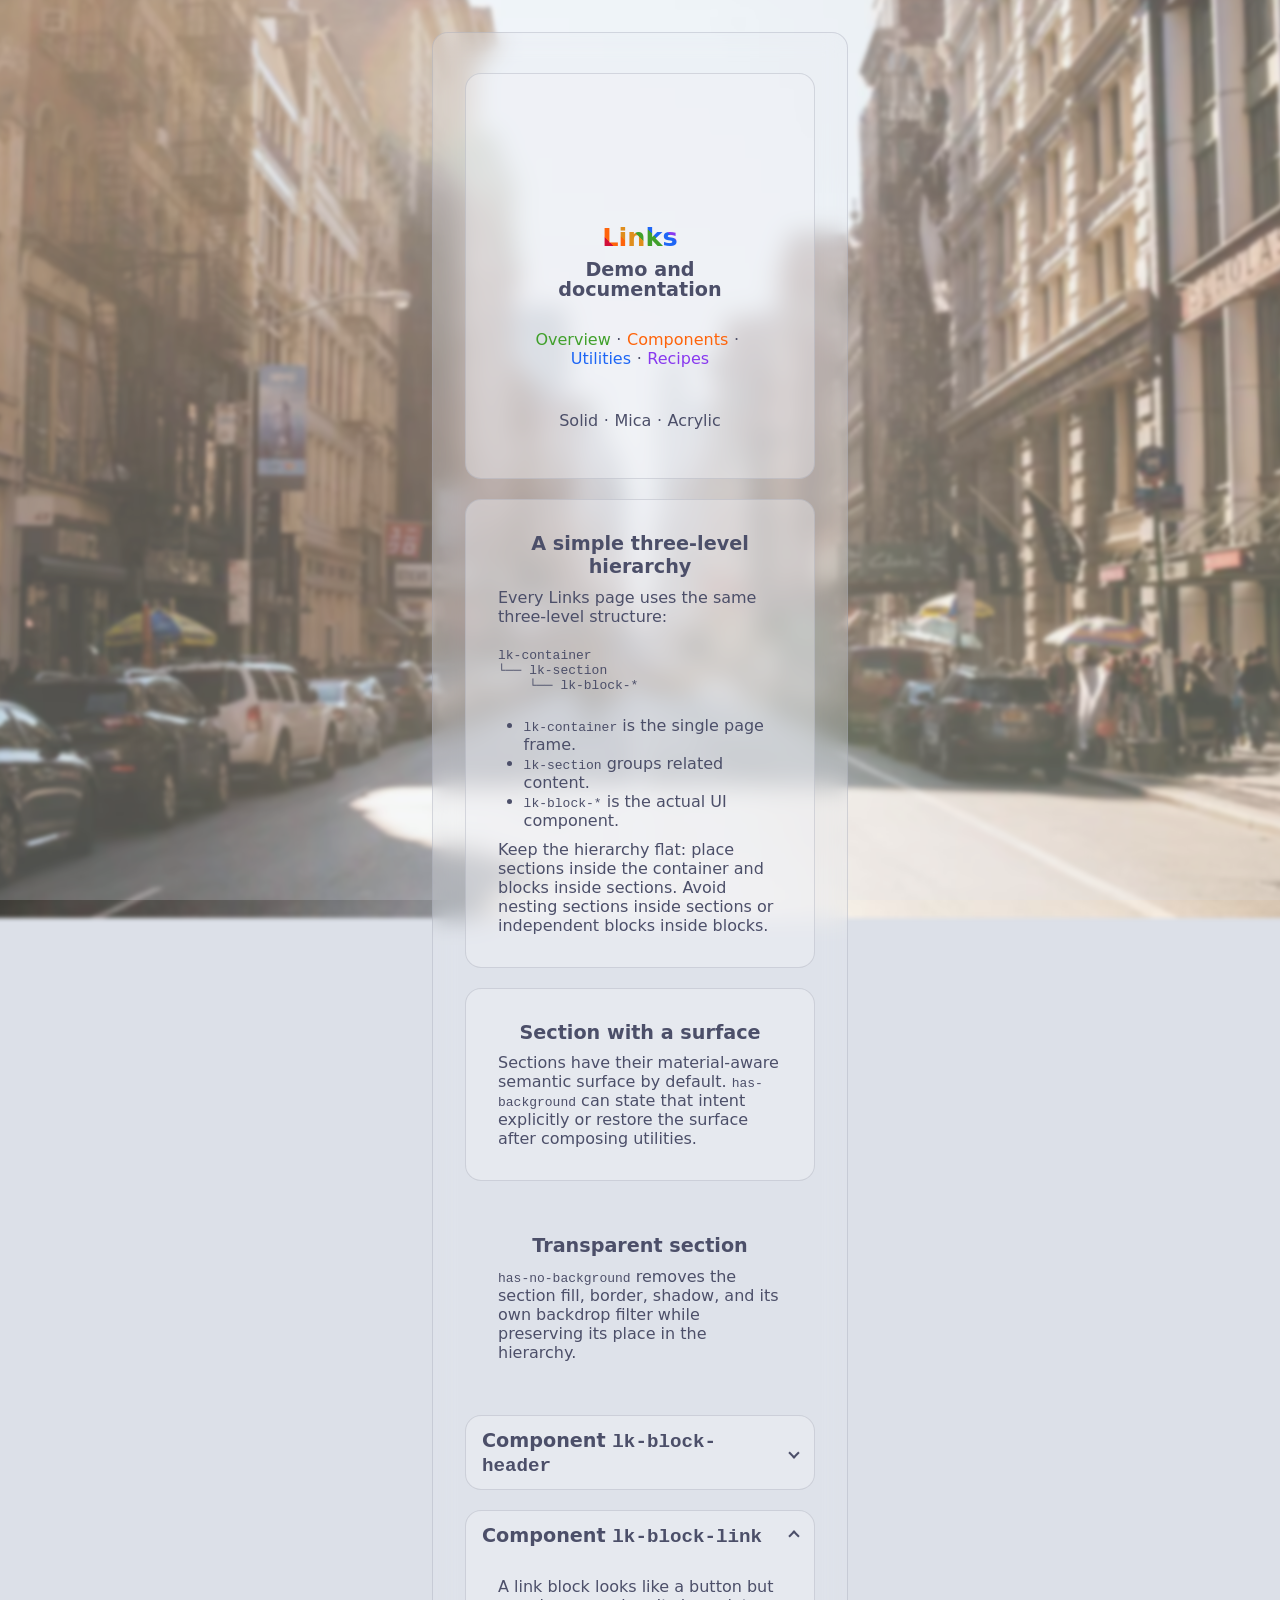
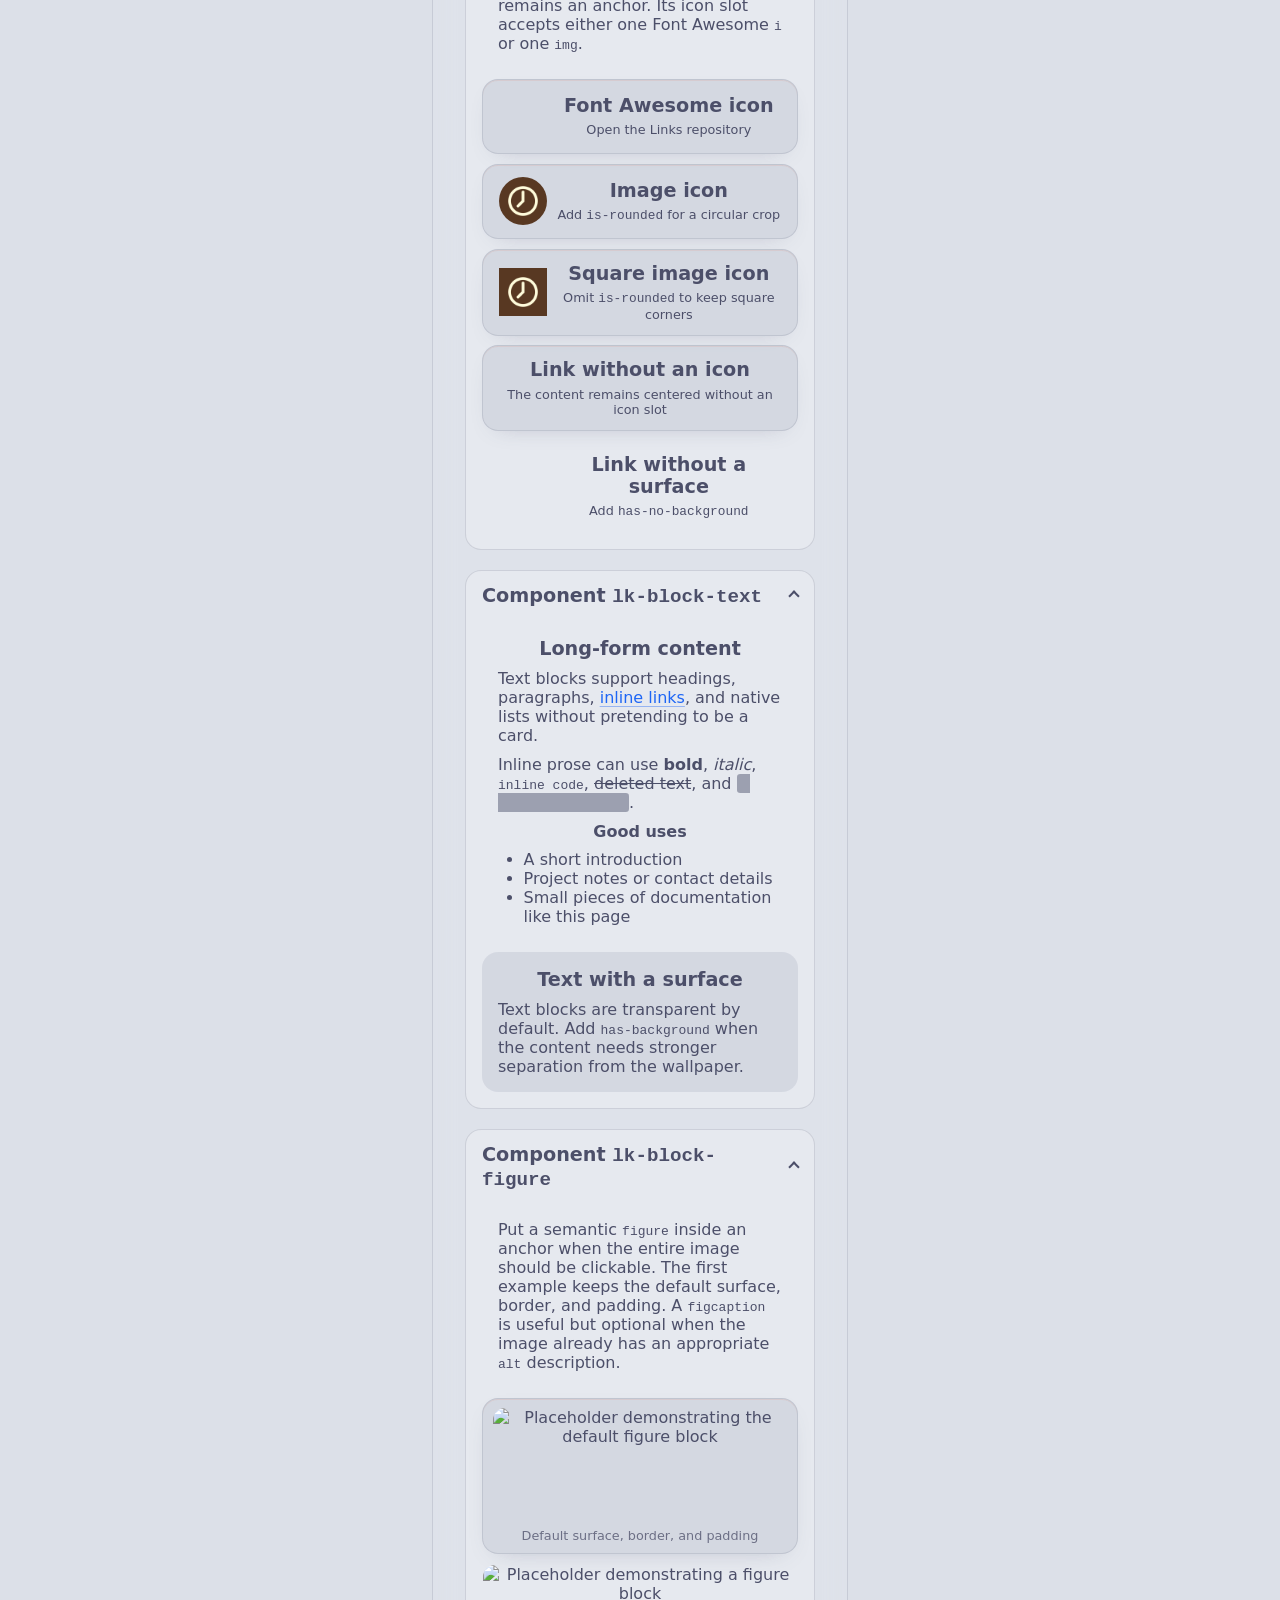
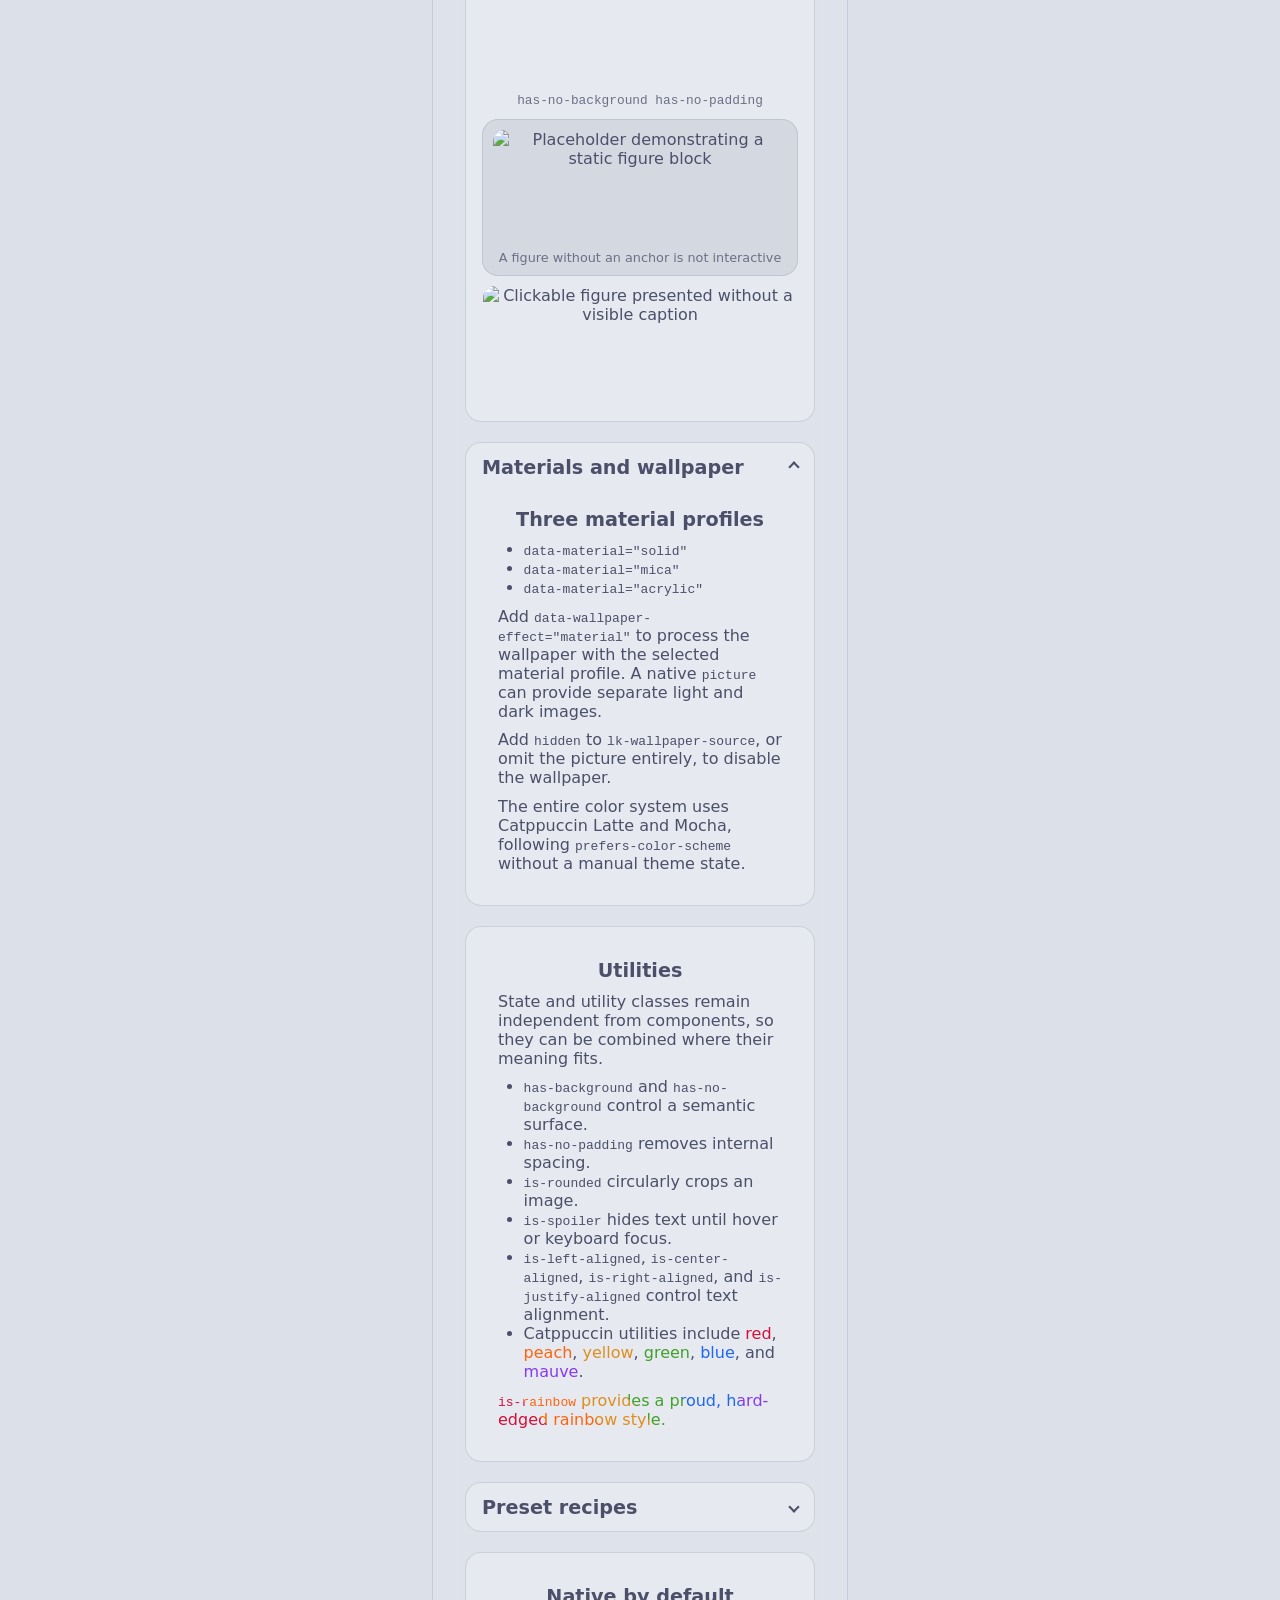
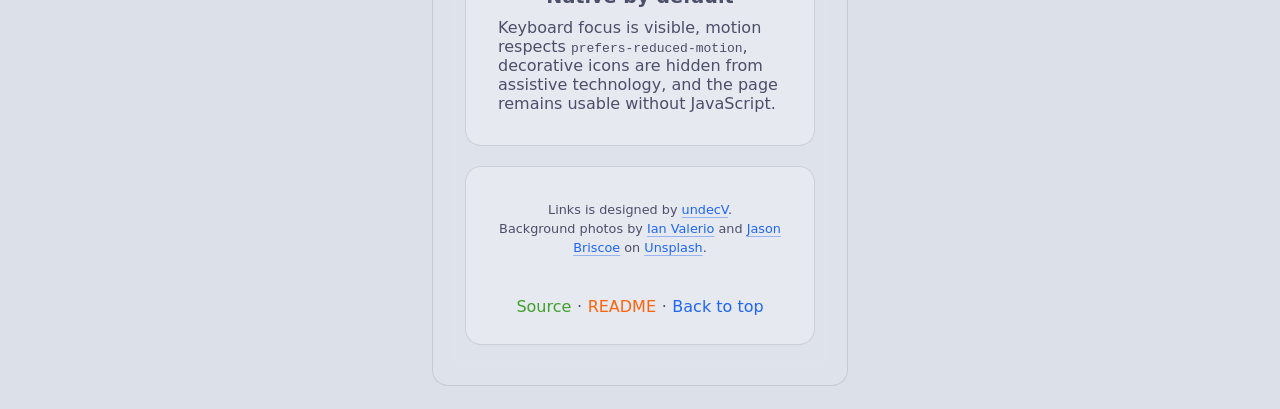
==== commit bea306df: "✨feat(details): animate native disclosures" ====
--- a/mica.html
+++ b/mica.html
@@ -150,251 +150,261 @@
 
       <details class="lk-section" id="components">
         <summary>Component <code>lk-block-header</code></summary>
-        <article class="lk-block-text">
-          <p>
-            A header may use either an image or a Font Awesome icon. Keep only
-            one child inside each <code>lk-block-icon</code> slot.
-          </p>
-        </article>
-
-        <header class="lk-block-header has-no-background">
-          <div class="lk-block-icon" aria-hidden="true">
-            <i class="fa-solid fa-user-astronaut is-peach"></i>
-          </div>
-          <div class="lk-block-content">
-            <h2>Icon header</h2>
-            <p>Useful when no avatar is available</p>
-          </div>
-        </header>
-
-        <header class="lk-block-header has-no-background">
-          <div class="lk-block-icon">
-            <img
-              class="is-rounded"
-              src="./assets/images/avatar.512.png"
-              width="96"
-              height="96"
-              alt="Example avatar"
-            />
-          </div>
-          <div class="lk-block-content">
-            <h2>Image header</h2>
-            <p>Use <code>is-rounded</code> for an avatar</p>
-          </div>
-        </header>
+        <div class="lk-details-content">
+          <article class="lk-block-text">
+            <p>
+              A header may use either an image or a Font Awesome icon. Keep only
+              one child inside each <code>lk-block-icon</code> slot.
+            </p>
+          </article>
+
+          <header class="lk-block-header has-no-background">
+            <div class="lk-block-icon" aria-hidden="true">
+              <i class="fa-solid fa-user-astronaut is-peach"></i>
+            </div>
+            <div class="lk-block-content">
+              <h2>Icon header</h2>
+              <p>Useful when no avatar is available</p>
+            </div>
+          </header>
+
+          <header class="lk-block-header has-no-background">
+            <div class="lk-block-icon">
+              <img
+                class="is-rounded"
+                src="./assets/images/avatar.512.png"
+                width="96"
+                height="96"
+                alt="Example avatar"
+              />
+            </div>
+            <div class="lk-block-content">
+              <h2>Image header</h2>
+              <p>Use <code>is-rounded</code> for an avatar</p>
+            </div>
+          </header>
+        </div>
       </details>
 
       <details class="lk-section" open>
         <summary>Component <code>lk-block-link</code></summary>
-        <article class="lk-block-text">
-          <p>
-            A link block looks like a button but remains an anchor. Its icon
-            slot accepts either one Font Awesome <code>i</code> or one
-            <code>img</code>.
-          </p>
-        </article>
-
-        <a
-          class="lk-block-link"
-          href="https://github.com/undecv/Links"
-          target="_blank"
-          rel="noopener noreferrer"
-        >
-          <span class="lk-block-icon" aria-hidden="true">
-            <i class="fa-brands fa-github"></i>
-          </span>
-          <div class="lk-block-content">
-            <h2>Font Awesome icon</h2>
-            <p>Open the Links repository</p>
-          </div>
-        </a>
-
-        <a
-          class="lk-block-link"
-          href="https://github.com/undecv"
-          target="_blank"
-          rel="noopener noreferrer"
-        >
-          <span class="lk-block-icon">
-            <img
-              class="is-rounded"
-              src="./assets/images/avatar.512.png"
-              width="48"
-              height="48"
-              alt=""
-            />
-          </span>
-          <div class="lk-block-content">
-            <h2>Image icon</h2>
-            <p>Add <code>is-rounded</code> for a circular crop</p>
-          </div>
-        </a>
-
-        <a
-          class="lk-block-link"
-          href="https://github.com/undecv"
-          target="_blank"
-          rel="noopener noreferrer"
-        >
-          <span class="lk-block-icon">
-            <img
-              src="./assets/images/avatar.512.png"
-              width="48"
-              height="48"
-              alt=""
-            />
-          </span>
-          <div class="lk-block-content">
-            <h2>Square image icon</h2>
-            <p>Omit <code>is-rounded</code> to keep square corners</p>
-          </div>
-        </a>
-
-        <a class="lk-block-link" href="#recipes">
-          <div class="lk-block-content">
-            <h2>Link without an icon</h2>
-            <p>The content remains centered without an icon slot</p>
-          </div>
-        </a>
-
-        <a class="lk-block-link has-no-background" href="#utilities">
-          <span class="lk-block-icon" aria-hidden="true">
-            <i class="fa-solid fa-border-none"></i>
-          </span>
-          <div class="lk-block-content">
-            <h2>Link without a surface</h2>
-            <p>Add <code>has-no-background</code></p>
-          </div>
-        </a>
+        <div class="lk-details-content">
+          <article class="lk-block-text">
+            <p>
+              A link block looks like a button but remains an anchor. Its icon
+              slot accepts either one Font Awesome <code>i</code> or one
+              <code>img</code>.
+            </p>
+          </article>
+
+          <a
+            class="lk-block-link"
+            href="https://github.com/undecv/Links"
+            target="_blank"
+            rel="noopener noreferrer"
+          >
+            <span class="lk-block-icon" aria-hidden="true">
+              <i class="fa-brands fa-github"></i>
+            </span>
+            <div class="lk-block-content">
+              <h2>Font Awesome icon</h2>
+              <p>Open the Links repository</p>
+            </div>
+          </a>
+
+          <a
+            class="lk-block-link"
+            href="https://github.com/undecv"
+            target="_blank"
+            rel="noopener noreferrer"
+          >
+            <span class="lk-block-icon">
+              <img
+                class="is-rounded"
+                src="./assets/images/avatar.512.png"
+                width="48"
+                height="48"
+                alt=""
+              />
+            </span>
+            <div class="lk-block-content">
+              <h2>Image icon</h2>
+              <p>Add <code>is-rounded</code> for a circular crop</p>
+            </div>
+          </a>
+
+          <a
+            class="lk-block-link"
+            href="https://github.com/undecv"
+            target="_blank"
+            rel="noopener noreferrer"
+          >
+            <span class="lk-block-icon">
+              <img
+                src="./assets/images/avatar.512.png"
+                width="48"
+                height="48"
+                alt=""
+              />
+            </span>
+            <div class="lk-block-content">
+              <h2>Square image icon</h2>
+              <p>Omit <code>is-rounded</code> to keep square corners</p>
+            </div>
+          </a>
+
+          <a class="lk-block-link" href="#recipes">
+            <div class="lk-block-content">
+              <h2>Link without an icon</h2>
+              <p>The content remains centered without an icon slot</p>
+            </div>
+          </a>
+
+          <a class="lk-block-link has-no-background" href="#utilities">
+            <span class="lk-block-icon" aria-hidden="true">
+              <i class="fa-solid fa-border-none"></i>
+            </span>
+            <div class="lk-block-content">
+              <h2>Link without a surface</h2>
+              <p>Add <code>has-no-background</code></p>
+            </div>
+          </a>
+        </div>
       </details>
 
       <details class="lk-section" open>
         <summary>Component <code>lk-block-text</code></summary>
-        <article class="lk-block-text">
-          <h2>Long-form content</h2>
-          <p>
-            Text blocks support headings, paragraphs,
-            <a href="https://github.com/undecv/Links">inline links</a>, and
-            native lists without pretending to be a card.
-          </p>
-          <p>
-            Inline prose can use <strong>bold</strong>, <em>italic</em>,
-            <code>inline code</code>, <del>deleted text</del>, and
-            <span class="is-spoiler" tabindex="0">a well-kept secret</span>.
-          </p>
-          <h3>Good uses</h3>
-          <ul>
-            <li>A short introduction</li>
-            <li>Project notes or contact details</li>
-            <li>Small pieces of documentation like this page</li>
-          </ul>
-        </article>
-        <article class="lk-block-text has-background">
-          <h2>Text with a surface</h2>
-          <p>
-            Text blocks are transparent by default. Add
-            <code>has-background</code> when the content needs stronger
-            separation from the wallpaper.
-          </p>
-        </article>
+        <div class="lk-details-content">
+          <article class="lk-block-text">
+            <h2>Long-form content</h2>
+            <p>
+              Text blocks support headings, paragraphs,
+              <a href="https://github.com/undecv/Links">inline links</a>, and
+              native lists without pretending to be a card.
+            </p>
+            <p>
+              Inline prose can use <strong>bold</strong>, <em>italic</em>,
+              <code>inline code</code>, <del>deleted text</del>, and
+              <span class="is-spoiler" tabindex="0">a well-kept secret</span>.
+            </p>
+            <h3>Good uses</h3>
+            <ul>
+              <li>A short introduction</li>
+              <li>Project notes or contact details</li>
+              <li>Small pieces of documentation like this page</li>
+            </ul>
+          </article>
+          <article class="lk-block-text has-background">
+            <h2>Text with a surface</h2>
+            <p>
+              Text blocks are transparent by default. Add
+              <code>has-background</code> when the content needs stronger
+              separation from the wallpaper.
+            </p>
+          </article>
+        </div>
       </details>
 
       <details class="lk-section" open>
         <summary>Component <code>lk-block-figure</code></summary>
-        <article class="lk-block-text">
-          <p>
-            Put a semantic <code>figure</code> inside an anchor when the entire
-            image should be clickable. The first example keeps the default
-            surface, border, and padding. A <code>figcaption</code> is useful
-            but optional when the image already has an appropriate
-            <code>alt</code> description.
-          </p>
-        </article>
-        <a
-          class="lk-block-figure"
-          href="https://github.com/undecv/Links"
-          target="_blank"
-          rel="noopener noreferrer"
-        >
-          <figure>
+        <div class="lk-details-content">
+          <article class="lk-block-text">
+            <p>
+              Put a semantic <code>figure</code> inside an anchor when the entire
+              image should be clickable. The first example keeps the default
+              surface, border, and padding. A <code>figcaption</code> is useful
+              but optional when the image already has an appropriate
+              <code>alt</code> description.
+            </p>
+          </article>
+          <a
+            class="lk-block-figure"
+            href="https://github.com/undecv/Links"
+            target="_blank"
+            rel="noopener noreferrer"
+          >
+            <figure>
+              <img
+                src="https://placehold.co/640x240/8839ef/eff1f5?text=Default+figure"
+                width="640"
+                height="240"
+                alt="Placeholder demonstrating the default figure block"
+              />
+              <figcaption>Default surface, border, and padding</figcaption>
+            </figure>
+          </a>
+          <a
+            class="lk-block-figure has-no-background has-no-padding"
+            href="https://github.com/undecv/Links"
+            target="_blank"
+            rel="noopener noreferrer"
+          >
+            <figure>
+              <img
+                src="https://placehold.co/640x240/8839ef/eff1f5?text=lk-block-figure"
+                width="640"
+                height="240"
+                alt="Placeholder demonstrating a figure block"
+              />
+              <figcaption>
+                <code>has-no-background has-no-padding</code>
+              </figcaption>
+            </figure>
+          </a>
+
+          <figure class="lk-block-figure">
             <img
-              src="https://placehold.co/640x240/8839ef/eff1f5?text=Default+figure"
+              src="https://placehold.co/640x240/8839ef/eff1f5?text=Static+figure"
               width="640"
               height="240"
-              alt="Placeholder demonstrating the default figure block"
+              alt="Placeholder demonstrating a static figure block"
             />
-            <figcaption>Default surface, border, and padding</figcaption>
+            <figcaption>A figure without an anchor is not interactive</figcaption>
           </figure>
-        </a>
-        <a
-          class="lk-block-figure has-no-background has-no-padding"
-          href="https://github.com/undecv/Links"
-          target="_blank"
-          rel="noopener noreferrer"
-        >
-          <figure>
-            <img
-              src="https://placehold.co/640x240/8839ef/eff1f5?text=lk-block-figure"
-              width="640"
-              height="240"
-              alt="Placeholder demonstrating a figure block"
-            />
-            <figcaption>
-              <code>has-no-background has-no-padding</code>
-            </figcaption>
-          </figure>
-        </a>
-
-        <figure class="lk-block-figure">
-          <img
-            src="https://placehold.co/640x240/8839ef/eff1f5?text=Static+figure"
-            width="640"
-            height="240"
-            alt="Placeholder demonstrating a static figure block"
-          />
-          <figcaption>A figure without an anchor is not interactive</figcaption>
-        </figure>
-
-        <a
-          class="lk-block-figure has-no-background has-no-padding"
-          href="https://github.com/undecv/Links"
-          target="_blank"
-          rel="noopener noreferrer"
-        >
-          <figure>
-            <img
-              src="https://placehold.co/640x240/8839ef/eff1f5?text=Image+without+caption"
-              width="640"
-              height="240"
-              alt="Clickable figure presented without a visible caption"
-            />
-          </figure>
-        </a>
+
+          <a
+            class="lk-block-figure has-no-background has-no-padding"
+            href="https://github.com/undecv/Links"
+            target="_blank"
+            rel="noopener noreferrer"
+          >
+            <figure>
+              <img
+                src="https://placehold.co/640x240/8839ef/eff1f5?text=Image+without+caption"
+                width="640"
+                height="240"
+                alt="Clickable figure presented without a visible caption"
+              />
+            </figure>
+          </a>
+        </div>
       </details>
 
       <details class="lk-section" open>
         <summary>Materials and wallpaper</summary>
-        <article class="lk-block-text">
-          <h2>Three material profiles</h2>
-          <ul>
-            <li><code>data-material="solid"</code></li>
-            <li><code>data-material="mica"</code></li>
-            <li><code>data-material="acrylic"</code></li>
-          </ul>
-          <p>
-            Add <code>data-wallpaper-effect="material"</code> to process the
-            wallpaper with the selected material profile. A native
-            <code>picture</code> can provide separate light and dark images.
-          </p>
-          <p>
-            Add <code>hidden</code> to <code>lk-wallpaper-source</code>, or
-            omit the picture entirely, to disable the wallpaper.
-          </p>
-          <p>
-            The entire color system uses Catppuccin Latte and Mocha, following
-            <code>prefers-color-scheme</code> without a manual theme state.
-          </p>
-        </article>
+        <div class="lk-details-content">
+          <article class="lk-block-text">
+            <h2>Three material profiles</h2>
+            <ul>
+              <li><code>data-material="solid"</code></li>
+              <li><code>data-material="mica"</code></li>
+              <li><code>data-material="acrylic"</code></li>
+            </ul>
+            <p>
+              Add <code>data-wallpaper-effect="material"</code> to process the
+              wallpaper with the selected material profile. A native
+              <code>picture</code> can provide separate light and dark images.
+            </p>
+            <p>
+              Add <code>hidden</code> to <code>lk-wallpaper-source</code>, or
+              omit the picture entirely, to disable the wallpaper.
+            </p>
+            <p>
+              The entire color system uses Catppuccin Latte and Mocha, following
+              <code>prefers-color-scheme</code> without a manual theme state.
+            </p>
+          </article>
+        </div>
       </details>
 
       <section class="lk-section" aria-labelledby="utilities">
@@ -437,169 +447,171 @@
 
       <details class="lk-section" id="recipes">
         <summary>Preset recipes</summary>
-        <article class="lk-block-text">
-          <h2>Copy, replace, and serve</h2>
-          <p>
-            These ready-made links preserve the larger example menu. Replace
-            the placeholder URLs and labels with your own content, then remove
-            any recipes you do not need.
-          </p>
-        </article>
-
-        <a
-          class="lk-block-link"
-          href="https://t.me/"
-          target="_blank"
-          rel="noopener noreferrer"
-        >
-          <span class="lk-block-icon" aria-hidden="true">
-            <i class="fa-brands fa-telegram"></i>
-          </span>
-          <div class="lk-block-content">
-            <h2>Join my Telegram</h2>
-            <p>Chat with me on Telegram</p>
-          </div>
-        </a>
-
-        <a
-          class="lk-block-link"
-          href="https://linkedin.com/"
-          target="_blank"
-          rel="noopener noreferrer"
-        >
-          <span class="lk-block-icon" aria-hidden="true">
-            <i class="fa-brands fa-linkedin"></i>
-          </span>
-          <div class="lk-block-content">
-            <h2>Connect on LinkedIn</h2>
-            <p>Expand your professional network</p>
-          </div>
-        </a>
-
-        <a
-          class="lk-block-link"
-          href="https://line.me/"
-          target="_blank"
-          rel="noopener noreferrer"
-        >
-          <span class="lk-block-icon" aria-hidden="true">
-            <i class="fa-brands fa-line"></i>
-          </span>
-          <div class="lk-block-content">
-            <h2>Connect with me on LINE</h2>
-            <p>Chat with me on LINE</p>
-          </div>
-        </a>
-
-        <a
-          class="lk-block-link"
-          href="https://github.com/"
-          target="_blank"
-          rel="noopener noreferrer"
-        >
-          <span class="lk-block-icon" aria-hidden="true">
-            <i class="fa-brands fa-github"></i>
-          </span>
-          <div class="lk-block-content">
-            <h2>Check my GitHub</h2>
-            <p>Explore my projects and contributions</p>
-          </div>
-        </a>
-
-        <a
-          class="lk-block-link"
-          href="https://orcid.org/0000-0000-0000-0000"
-          target="_blank"
-          rel="noopener noreferrer"
-        >
-          <span class="lk-block-icon" aria-hidden="true">
-            <i class="fa-brands fa-orcid"></i>
-          </span>
-          <div class="lk-block-content">
-            <h2>View my ORCID profile</h2>
-            <p>Discover my research contributions</p>
-          </div>
-        </a>
-
-        <a
-          class="lk-block-link"
-          href="https://example.com/blog/"
-          target="_blank"
-          rel="noopener noreferrer"
-        >
-          <span class="lk-block-icon" aria-hidden="true">
-            <i class="fa-solid fa-blog"></i>
-          </span>
-          <div class="lk-block-content">
-            <h2>Visit my Blog</h2>
-            <p>Read my latest articles and thoughts</p>
-          </div>
-        </a>
-
-        <a
-          class="lk-block-link"
-          href="https://m.me/"
-          target="_blank"
-          rel="noopener noreferrer"
-        >
-          <span class="lk-block-icon" aria-hidden="true">
-            <i class="fa-brands fa-facebook-messenger"></i>
-          </span>
-          <div class="lk-block-content">
-            <h2>Connect on Messenger</h2>
-            <p>Chat with me on Messenger</p>
-          </div>
-        </a>
-
-        <a
-          class="lk-block-link"
-          href="https://www.facebook.com/"
-          target="_blank"
-          rel="noopener noreferrer"
-        >
-          <span class="lk-block-icon" aria-hidden="true">
-            <i class="fa-brands fa-facebook"></i>
-          </span>
-          <div class="lk-block-content">
-            <h2>Follow me on Facebook</h2>
-            <p>Keep up with my latest updates</p>
-          </div>
-        </a>
-
-        <a
-          class="lk-block-link"
-          href="https://www.instagram.com/"
-          target="_blank"
-          rel="noopener noreferrer"
-        >
-          <span class="lk-block-icon" aria-hidden="true">
-            <i class="fa-brands fa-instagram"></i>
-          </span>
-          <div class="lk-block-content">
-            <h2>Follow me on Instagram</h2>
-            <p>Explore my latest photos and stories</p>
-          </div>
-        </a>
-
-        <a class="lk-block-link" href="mailto:firstname@example.com">
-          <span class="lk-block-icon" aria-hidden="true">
-            <i class="fa-solid fa-envelope"></i>
-          </span>
-          <div class="lk-block-content">
-            <h2>Email me</h2>
-            <p>firstname@example.com</p>
-          </div>
-        </a>
-
-        <a class="lk-block-link" href="tel:+886900000000">
-          <span class="lk-block-icon" aria-hidden="true">
-            <i class="fa-solid fa-phone"></i>
-          </span>
-          <div class="lk-block-content">
-            <h2>Call me</h2>
-            <p>+886-900-000-000</p>
-          </div>
-        </a>
+        <div class="lk-details-content">
+          <article class="lk-block-text">
+            <h2>Copy, replace, and serve</h2>
+            <p>
+              These ready-made links preserve the larger example menu. Replace
+              the placeholder URLs and labels with your own content, then remove
+              any recipes you do not need.
+            </p>
+          </article>
+
+          <a
+            class="lk-block-link"
+            href="https://t.me/"
+            target="_blank"
+            rel="noopener noreferrer"
+          >
+            <span class="lk-block-icon" aria-hidden="true">
+              <i class="fa-brands fa-telegram"></i>
+            </span>
+            <div class="lk-block-content">
+              <h2>Join my Telegram</h2>
+              <p>Chat with me on Telegram</p>
+            </div>
+          </a>
+
+          <a
+            class="lk-block-link"
+            href="https://linkedin.com/"
+            target="_blank"
+            rel="noopener noreferrer"
+          >
+            <span class="lk-block-icon" aria-hidden="true">
+              <i class="fa-brands fa-linkedin"></i>
+            </span>
+            <div class="lk-block-content">
+              <h2>Connect on LinkedIn</h2>
+              <p>Expand your professional network</p>
+            </div>
+          </a>
+
+          <a
+            class="lk-block-link"
+            href="https://line.me/"
+            target="_blank"
+            rel="noopener noreferrer"
+          >
+            <span class="lk-block-icon" aria-hidden="true">
+              <i class="fa-brands fa-line"></i>
+            </span>
+            <div class="lk-block-content">
+              <h2>Connect with me on LINE</h2>
+              <p>Chat with me on LINE</p>
+            </div>
+          </a>
+
+          <a
+            class="lk-block-link"
+            href="https://github.com/"
+            target="_blank"
+            rel="noopener noreferrer"
+          >
+            <span class="lk-block-icon" aria-hidden="true">
+              <i class="fa-brands fa-github"></i>
+            </span>
+            <div class="lk-block-content">
+              <h2>Check my GitHub</h2>
+              <p>Explore my projects and contributions</p>
+            </div>
+          </a>
+
+          <a
+            class="lk-block-link"
+            href="https://orcid.org/0000-0000-0000-0000"
+            target="_blank"
+            rel="noopener noreferrer"
+          >
+            <span class="lk-block-icon" aria-hidden="true">
+              <i class="fa-brands fa-orcid"></i>
+            </span>
+            <div class="lk-block-content">
+              <h2>View my ORCID profile</h2>
+              <p>Discover my research contributions</p>
+            </div>
+          </a>
+
+          <a
+            class="lk-block-link"
+            href="https://example.com/blog/"
+            target="_blank"
+            rel="noopener noreferrer"
+          >
+            <span class="lk-block-icon" aria-hidden="true">
+              <i class="fa-solid fa-blog"></i>
+            </span>
+            <div class="lk-block-content">
+              <h2>Visit my Blog</h2>
+              <p>Read my latest articles and thoughts</p>
+            </div>
+          </a>
+
+          <a
+            class="lk-block-link"
+            href="https://m.me/"
+            target="_blank"
+            rel="noopener noreferrer"
+          >
+            <span class="lk-block-icon" aria-hidden="true">
+              <i class="fa-brands fa-facebook-messenger"></i>
+            </span>
+            <div class="lk-block-content">
+              <h2>Connect on Messenger</h2>
+              <p>Chat with me on Messenger</p>
+            </div>
+          </a>
+
+          <a
+            class="lk-block-link"
+            href="https://www.facebook.com/"
+            target="_blank"
+            rel="noopener noreferrer"
+          >
+            <span class="lk-block-icon" aria-hidden="true">
+              <i class="fa-brands fa-facebook"></i>
+            </span>
+            <div class="lk-block-content">
+              <h2>Follow me on Facebook</h2>
+              <p>Keep up with my latest updates</p>
+            </div>
+          </a>
+
+          <a
+            class="lk-block-link"
+            href="https://www.instagram.com/"
+            target="_blank"
+            rel="noopener noreferrer"
+          >
+            <span class="lk-block-icon" aria-hidden="true">
+              <i class="fa-brands fa-instagram"></i>
+            </span>
+            <div class="lk-block-content">
+              <h2>Follow me on Instagram</h2>
+              <p>Explore my latest photos and stories</p>
+            </div>
+          </a>
+
+          <a class="lk-block-link" href="mailto:firstname@example.com">
+            <span class="lk-block-icon" aria-hidden="true">
+              <i class="fa-solid fa-envelope"></i>
+            </span>
+            <div class="lk-block-content">
+              <h2>Email me</h2>
+              <p>firstname@example.com</p>
+            </div>
+          </a>
+
+          <a class="lk-block-link" href="tel:+886900000000">
+            <span class="lk-block-icon" aria-hidden="true">
+              <i class="fa-solid fa-phone"></i>
+            </span>
+            <div class="lk-block-content">
+              <h2>Call me</h2>
+              <p>+886-900-000-000</p>
+            </div>
+          </a>
+        </div>
       </details>
 
       <section class="lk-section" aria-labelledby="accessibility">
--- a/assets/css/links.css
+++ b/assets/css/links.css
@@ -595,13 +595,26 @@
     transform: translateY(-50%) rotate(225deg);
   }
   details.lk-section::details-content {
+    display: grid;
+    grid-template-rows: 0fr;
+    opacity: 0;
+    transition: grid-template-rows 220ms ease, opacity 160ms ease, content-visibility 220ms allow-discrete;
+  }
+  details.lk-section[open]::details-content {
+    grid-template-rows: 1fr;
+    opacity: 1;
+  }
+  details.lk-section > .lk-details-content {
     display: flex;
     flex-direction: column;
     align-items: center;
+    min-block-size: 0;
+    overflow: hidden;
     padding-inline: 1rem;
     gap: 0.6rem;
-  }
-  details.lk-section[open]::details-content {
+    transition: padding-block-end 220ms ease;
+  }
+  details.lk-section[open] > .lk-details-content {
     padding-block-end: 1rem;
   }
 }
@@ -857,5 +870,8 @@
       animation-duration: 0s;
       animation-iteration-count: 1;
     }
+    details::details-content {
+      transition-duration: 0s;
+    }
   }
 }/*# sourceMappingURL=links.css.map */
